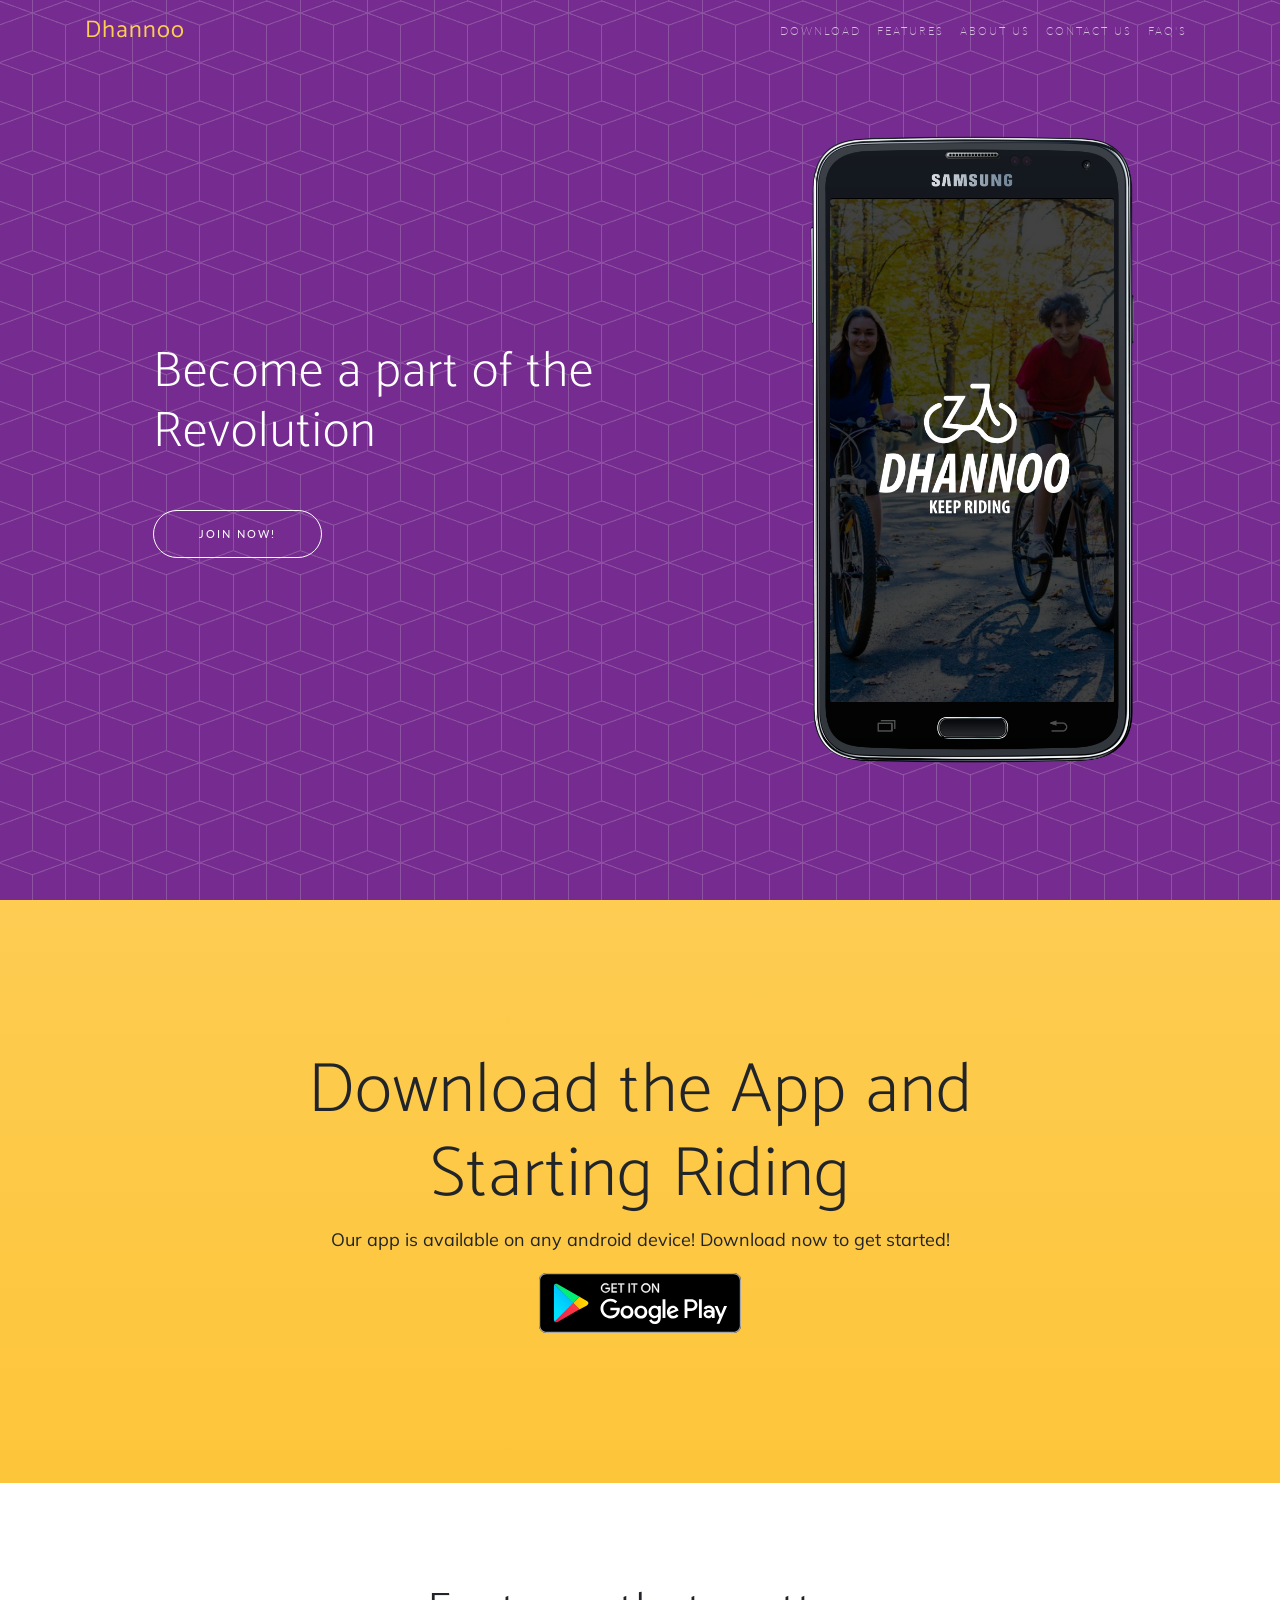
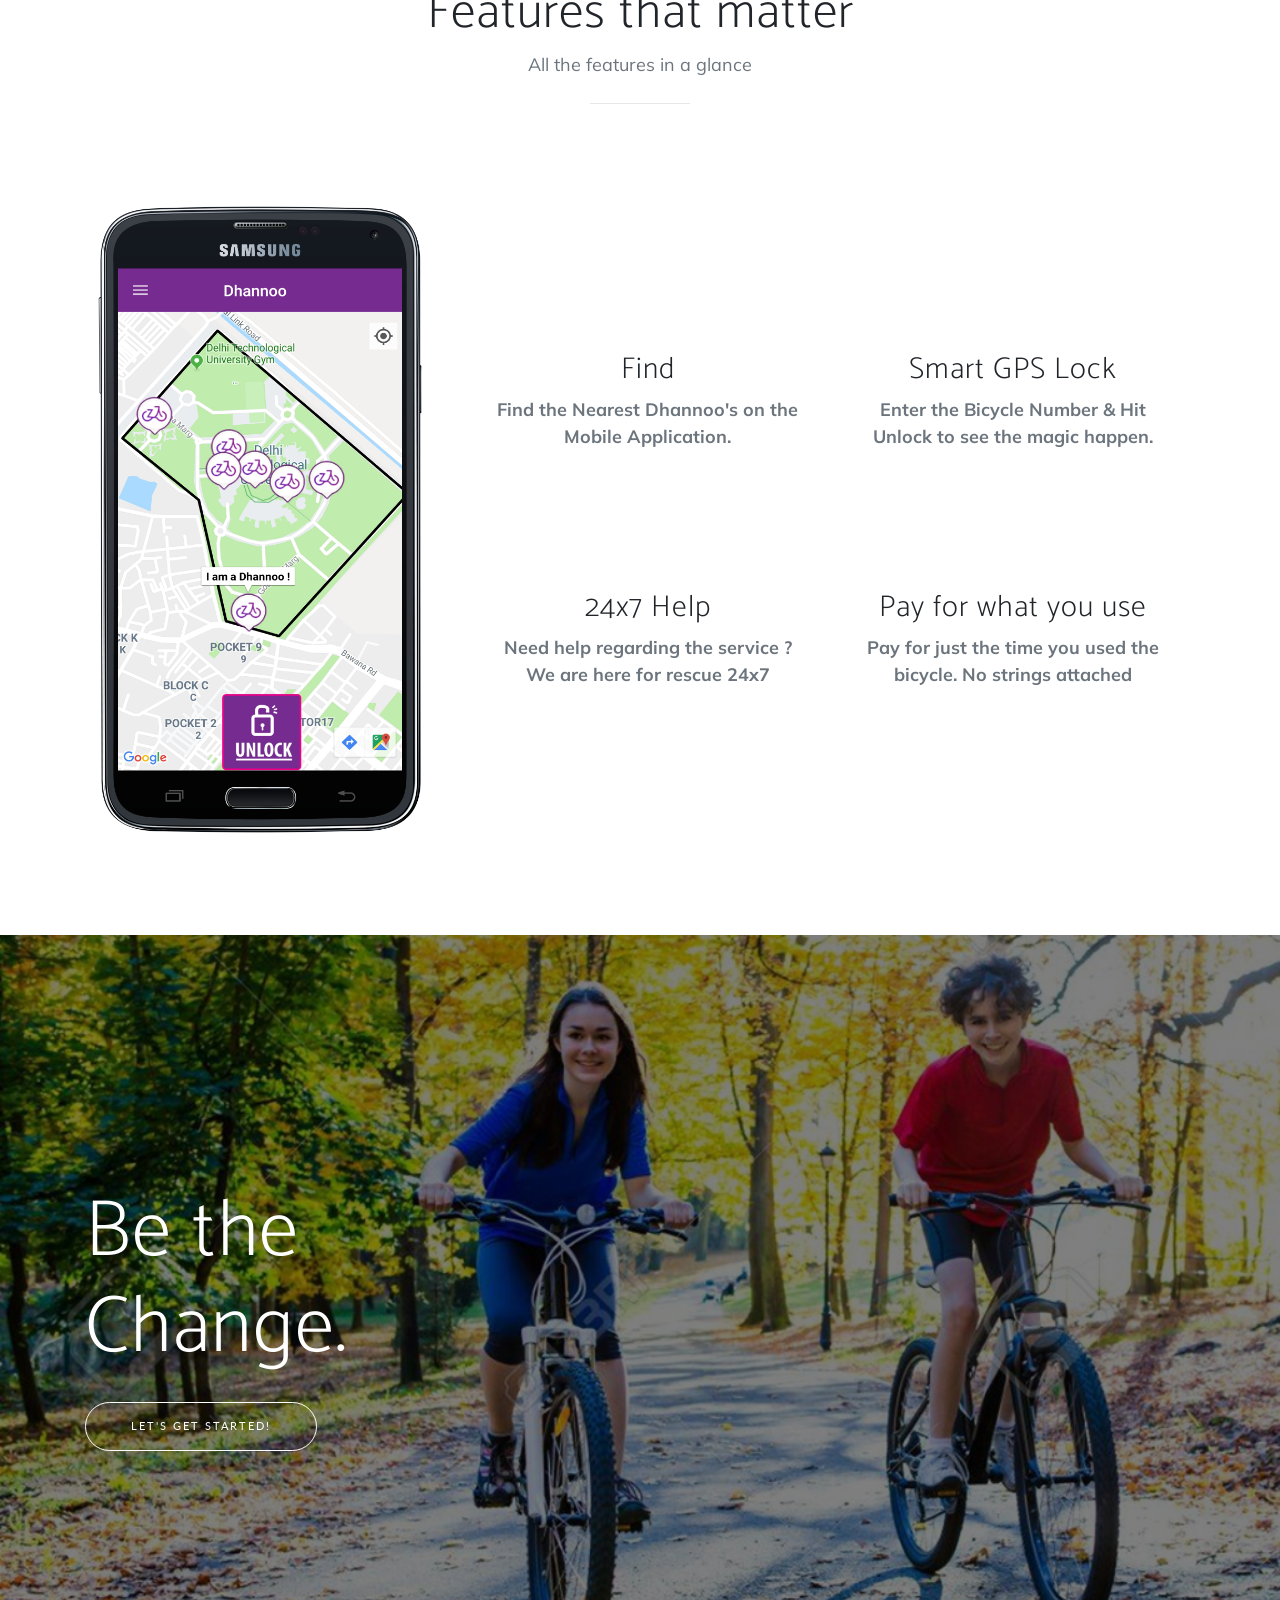
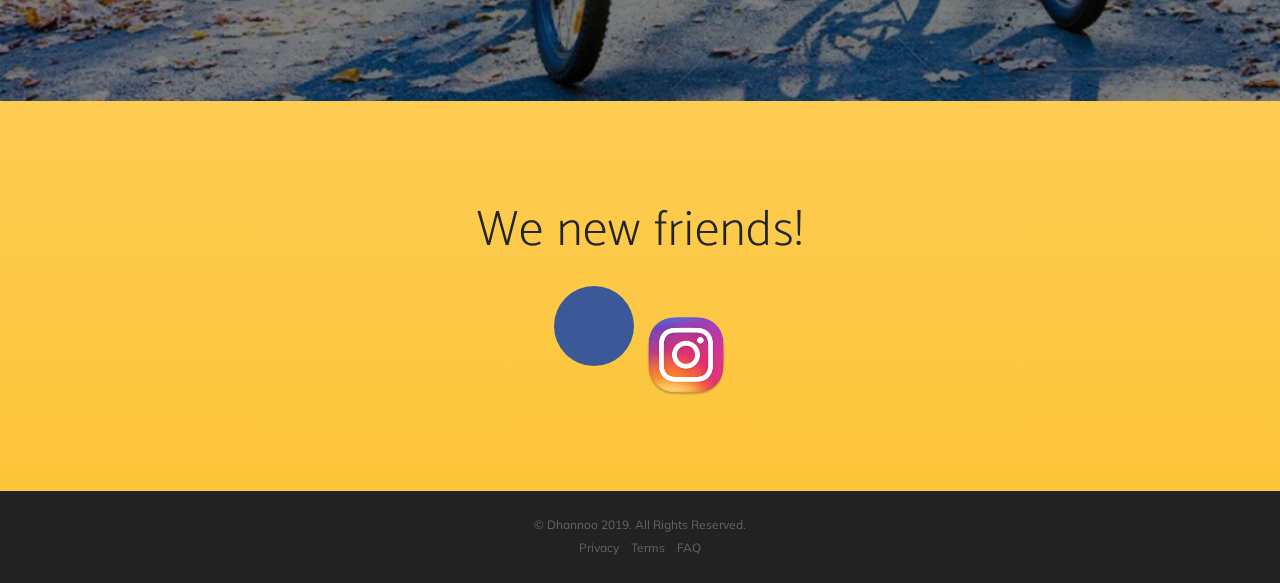
==== sportsappClone/dhannoo/web/index.html @ 583e3dd4 "first" ====
<!DOCTYPE html>
<html lang="en">


<!-- Mirrored from sportsapp.co.in/ by HTTrack Website Copier/3.x [XR&CO'2014], Fri, 12 Jul 2019 14:52:30 GMT -->
<!-- Added by HTTrack --><meta http-equiv="content-type" content="text/html;charset=utf-8" /><!-- /Added by HTTrack -->
<head>

    <meta charset="utf-8">
    <meta name="viewport" content="width=device-width, initial-scale=1, shrink-to-fit=no">
    <meta name="description" content="Dhannoo is a Smart Dockless Bicycle Sharing System which works to solve the First Mile, Last Mile & Short Commute issues of India">
    <meta name="author" content="Dhannoo">
    <meta name="keywords" content="dhannoo, bicycle, bicycle sharing, smart lock, dockless, games, sport, cricket, football, game, job, jobs, events, event, sponsorship, sponsorships, campaigns, campaign, athlete, athletes, sponsor, sponsors, network, social, basketball, stadium, academies, play">
    <meta name="google-site-verification" content="MBJNUdYCIRD6WFtO4Xtz_usTFKIcPVxFKkRwRyFGkio" />

    <title>Dhannoo - Smart Dockless Bicycle Sharing</title>


    <link rel="apple-touch-icon" sizes="57x57" href="icons/apple-icon-57x57.png">
    <link rel="apple-touch-icon" sizes="60x60" href="icons/apple-icon-60x60.png">
    <link rel="apple-touch-icon" sizes="72x72" href="icons/apple-icon-72x72.png">
    <link rel="apple-touch-icon" sizes="76x76" href="icons/apple-icon-76x76.png">
    <link rel="apple-touch-icon" sizes="114x114" href="icons/apple-icon-114x114.png">
    <link rel="apple-touch-icon" sizes="120x120" href="icons/apple-icon-120x120.png">
    <link rel="apple-touch-icon" sizes="144x144" href="icons/apple-icon-144x144.png">
    <link rel="apple-touch-icon" sizes="152x152" href="icons/apple-icon-152x152.png">
    <link rel="apple-touch-icon" sizes="180x180" href="icons/apple-icon-180x180.png">
    <link rel="icon" type="image/png" sizes="192x192"  href="icons/android-icon-192x192.png">
    <link rel="icon" type="image/png" sizes="32x32" href="icons/favicon-32x32.png">
    <link rel="icon" type="image/png" sizes="96x96" href="icons/favicon-96x96.png">
    <link rel="icon" type="image/png" sizes="16x16" href="icons/favicon-16x16.png">
    <link rel="manifest" href="icons/manifest.json">
    <meta name="msapplication-TileColor" content="#ffffff">
    <meta name="msapplication-TileImage" content="ms-icon-144x144.html">
    <meta name="theme-color" content="#ffffff">


    <!-- Bootstrap core CSS -->
    <link href="vendor/bootstrap/css/bootstrap.min.css" rel="stylesheet">

    <!-- Custom fonts for this template -->
    <link rel="stylesheet" href="vendor/font-awesome/css/font-awesome.min.css">
    <link rel="stylesheet" href="vendor/simple-line-icons/css/simple-line-icons.css">
    <link href="https://fonts.googleapis.com/css?family=Lato" rel="stylesheet">
    <link href="https://fonts.googleapis.com/css?family=Catamaran:100,200,300,400,500,600,700,800,900" rel="stylesheet">
    <link href="https://fonts.googleapis.com/css?family=Muli" rel="stylesheet">

    <!-- Plugin CSS -->
    <link type="text/css" rel="stylesheet" href="device-mockups/device-mockups.min.css">

    <!-- Custom styles for this template -->
    <link href="css/new-age.css" rel="stylesheet">

  </head>

  <body id="page-top">

    <!-- Navigation -->
    <nav class="navbar navbar-expand-lg navbar-light fixed-top" id="mainNav">
      <div class="container">
        <a class="navbar-brand js-scroll-trigger" href="#page-top"><b style="font-size: x-large ">Dhannoo</b></a>
        <button class="navbar-toggler navbar-toggler-right" type="button" data-toggle="collapse" data-target="#navbarResponsive" aria-controls="navbarResponsive" aria-expanded="false" aria-label="Toggle navigation">
          Menu
          <i class="fa fa-bars"></i>
        </button>
        <div class="collapse navbar-collapse" id="navbarResponsive">
          <ul class="navbar-nav ml-auto">
            <li class="nav-item">
              <a class="nav-link js-scroll-trigger" href="#download">Download</a>
            </li>

           <li class="nav-item">
             <a class="nav-link js-scroll-trigger" href="#features">Features</a>
           </li>

            <!-- TODO: ABOUT US -->
            <li class="nav-item">
              <a class="nav-link" href="#" data-toggle="modal" data-target="#aboutusModal">About Us</a>
            </li>
            <li class="nav-item">
              <a class="nav-link js-scroll-trigger" href="#contact">Contact Us</a>
            </li>
            <!-- TODO: FAQs -->
            <li class="nav-item">
              <a class="nav-link js-scroll-trigger" href="#">FAQ's</a>
            </li>
          </ul>
        </div>
      </div>
    </nav>

    <header class="masthead">
      <div class="container h-100">
        <div class="row h-100">
          <div class="col-lg-7 my-auto">
            <div class="header-content mx-auto">
              <!--<h1 class="mb-5">New Age is an app landing page that will help you beautifully showcase your new mobile app, or anything else!</h1>
              -->
              <h1 class="mb-5">Become a part of the Revolution</h1>
              <a href="#download" class="btn btn-outline btn-xl js-scroll-trigger">Join Now!</a>
            </div>
          </div>
          <div class="col-lg-5 my-auto">
            <div class="device-container">
              <div class="device-mockup galaxy_s5 portrait black">
                <div class="device">
                  <div class="screen">
                    <!-- Demo image for screen mockup, you can put an image here, some HTML, an animation, video, or anything else! -->
                    <img src="img/front-logo.png" class="img-fluid" alt="">
                  </div>
                  <div class="button">
                    <!-- You can hook the "home button" to some JavaScript events or just remove it -->
                  </div>
                </div>
              </div>
            </div>
          </div>
        </div>
      </div>
    </header>

    <section class="download bg-primary text-center" id="download">
      <div class="container">
        <div class="row">
          <div class="col-md-8 mx-auto">
            <h2 class="section-heading">Download the App and Starting Riding</h2>
            <p>Our app is available on any android device! Download now to get started!</p>
            <div class="badges">
              <a class="badge-link" target="_blank" href="https://play.google.com/store/apps/details?id=com.mike.dhannofinal1"><img src="img/google-play-badge.svg" alt=""></a>
              <!--
              <a class="badge-link" href="#"><img src="img/app-store-badge.svg" alt=""></a>
              -->
            </div>
          </div>
        </div>
      </div>
    </section>

    <section class="features" id="features">
      <div class="container">
        <div class="section-heading text-center">
          <h2>Features that matter</h2>
          <p class="text-muted">All the features in a glance</p>
          <hr>
        </div>
        <div class="row">
          <div class="col-lg-4 my-auto">
            <div class="device-container">
              <div class="device-mockup galaxy_s5 portrait black">
                <div class="device">
                  <div class="screen">
                    <!-- Demo image for screen mockup, you can put an image here, some HTML, an animation, video, or anything else! -->
                    <img src="img/screen.jpg" class="img-fluid" alt="">
                  </div>
                  <div class="button">
                    <!-- You can hook the "home button" to some JavaScript events or just remove it -->
                  </div>
                </div>
              </div>
            </div>
          </div>
          <div class="col-lg-8 my-auto">
            <div class="container-fluid">
              <div class="row">
                <div class="col-lg-6">
                  <div class="feature-item">
                    <i class="icon-organization text-primary" style="padding-bottom: 5px"></i>
                    <h3>Find</h3>
                    <p class="text-muted">
                      <b>
                   Find the Nearest Dhannoo's on the Mobile Application.
                      </b>
                    </p>
                  </div>
                </div>
                <div class="col-lg-6">
                  <div class="feature-item">
                    <i class="icon-question text-primary" style="padding-bottom: 5px"></i>
                    <h3>Smart GPS Lock</h3>
                    <p class="text-muted">
                      <b>
                      Enter the Bicycle Number & Hit Unlock to see the magic happen.
                      </b>
                    </p>
                  </div>
                </div>
              </div>
              <div class="row">
                <div class="col-lg-6">
                  <div class="feature-item">
                    <i class="icon-badge text-primary" style="padding-bottom: 5px"></i>
                    <h3>24x7 Help</h3>
                    <p class="text-muted"><b>Need help regarding the service ? <br> We are here for rescue 24x7</b></p>
                  </div>
                </div>
                <div class="col-lg-6">
                  <div class="feature-item">
                    <i class="icon-bulb text-primary" style="padding-bottom: 5px"></i>
                    <h3>Pay for what you use</h3>
                    <p class="text-muted"><b>Pay for just the time you used the bicycle. No strings attached</b></p>
                  </div>
                </div>
                <!--
                <div class="col-lg-6">
                  <div class="feature-item">
                    <i class="icon-lock-open text-primary"></i>
                    <h3>Open Source</h3>
                    <p class="text-muted">Since this theme is MIT licensed, you can use it commercially!</p>
                  </div>
                  -->
                </div>
              </div>
            </div>
          </div>
        </div>
      </div>
    </section>




    <section class="cta">
      <div class="cta-content">
        <div class="container">
          <h2>Be the Change.</h2>
          <a href="#contact" class="btn btn-outline btn-xl js-scroll-trigger">Let's Get Started!</a>
        </div>
      </div>
      <div class="overlay"></div>
    </section>

    <section class="contact bg-primary" id="contact">
      <div class="container">
        <h2>We
          <i class="fa fa-heart"></i>
          new friends!</h2>
        <ul class="list-inline list-social">
          <!-- <li class="list-inline-item social-twitter">
            <a target="_blank" href="https://twitter.com/SportsApp_in/">
              <i class="fa fa-twitter"></i>
            </a>
          </li> -->
          <li class="list-inline-item social-facebook">
            <a target="_blank" href="https://facebook.com/sportsapp.in/">
              <i class="fa fa-facebook"></i>
            </a>
          </li>
          <!-- <li class="list-inline-item social-google-plus">
            <a target="_blank" href="https://plus.google.com/111913553173804028952">
              <i class="fa fa-google-plus"></i>
            </a>
          </li> -->
          <li class="list-inline-item">
            <a target="_blank" href="https://www.instagram.com/dhannoo_india/">
              <!--
              <i class="fa fa-instagram"></i>
              -->
              <img src="img/insta.png" class="list-inline-item" height="80px" width="80px">
            </a>
          </li>
        </ul>
      </div>
    </section>

    <footer>
      <div class="container">
        <p>&copy; Dhannoo 2019. All Rights Reserved.</p>
        <ul class="list-inline">
          <li class="list-inline-item">
            <a href="#" data-toggle="modal" data-target="#privacyModal">Privacy</a>
          </li>
          <li class="list-inline-item">
            <a href="#" data-toggle="modal" data-target="#termsModal">Terms</a>
          </li>
          <li class="list-inline-item">
            <a href="#">FAQ</a>
          </li>
        </ul>
      </div>
    </footer>


    <!--PRIVACY MODAL -->

    <div class="modal fade" id="privacyModal" role="dialog">
      <div class="modal-dialog modal-lg">

        <!-- Modal content-->
        <div class="modal-content">
          <div class="modal-header">
            <h4 class="modal-title">Privacy Policy</h4>
            <button type="button" class="close" data-dismiss="modal">&times;</button>
          </div>
          <div class="modal-body">

            <p>Privacy Policy </p>
            <br/>
            <p>The terms &quot;We&quot; / &quot;Us&quot; / &quot;Our&quot;/&rdquo;Company&rdquo; individually and collectively refer to HANUSHA NETWORKS PVT. LTD. and the terms &quot;You&quot; /&quot;Your&quot; / &quot;Yourself&quot; refer to the users.  This Privacy Policy is an electronic record in the form of an electronic contract formed under the information Technology Act, 2000 and the rules made thereunder and the amended provisions pertaining to electronic documents / records in various statutes as amended by the information Technology Act, 2000. This Privacy Policy does not require any physical, electronic or digital signature. This Privacy Policy is a legally binding document between you and Company (both terms defined below). The terms of this Privacy Policy will be effective upon your acceptance of the same (directly or indirectly in electronic form, by clicking on the I accept tab or by use of the website or by other means) and will govern the relationship between you and company for your use of the app &ldquo;SportsApp&rdquo; (defined below). This document is published and shall be construed in accordance with the provisions of the Information Technology (reasonable security practices and procedures and sensitive personal data of information) rules, 2011 under Information Technology Act, 2000; that require publishing of the Privacy Policy for collection, use, storage and transfer of sensitive personal data or information. Please read this Privacy Policy carefully by using the Website, you indicate that you understand, agree and consent to this Privacy Policy. If you do not agree with the terms of this Privacy Policy, please do not use this Website.  By providing us your Information or by making use of the facilities provided by the Website, You hereby consent to the collection, storage, processing and transfer of any or all of Your Personal Information and Non-Personal Information by us as specified under this Privacy Policy. You further agree that such collection, use, storage and transfer of Your Information shall not cause any loss or wrongful gain to you or any other person. USER INFORMATION To avail certain services on our App, users are required to provide certain information for the registration process namely: - a) your name, b) email address, c) sex, d) age, e) credit card or debit card details g) medical records and history h) sexual orientation, i) biometric information, j) password etc., and / or your occupation, interests, and the like. The Information as supplied by the users enables us to improve our sites and provide you the most user-friendly experience.</p>

            <p>All required information is service dependent and we may use the above said user information to, maintain, protect, and improve its services (including advertising services) and for developing new services</p>

            <p>Such information will not be considered as sensitive if it is freely available and accessible in the public domain or is furnished under the Right to Information Act, 2005 or any other law for the time being in force.</p>

            <p>COOKIES To improve the responsiveness of the sites for our users, we may use &quot;cookies&quot;, or similar electronic tools to collect information to assign each visitor a unique, random number as a User Identification (User ID) to understand the user's individual interests using the Identified Computer. Unless you voluntarily identify yourself (through registration, for example), we will have no way of knowing who you are, even if we assign a cookie to your computer. The only personal information a cookie can contain is information you supply (an example of this is when you ask for our Personalised Horoscope). A cookie cannot read data off your hard drive. Our advertisers may also assign their own cookies to your browser (if you click on their ads), a process that we do not control.</p>

            <p>Our web servers automatically collect limited information about your computer's connection to the Internet, including your IP address, when you visit our site. (Your IP address is a number that lets computers attached to the Internet know where to send you data -- such as the web pages you view.) Your IP address does not identify you personally. We use this information to deliver our web pages to you upon request, to tailor our site to the interests of our users, to measure traffic within our site and let advertisers know the geographic locations from where our visitors come. LINKS TO THE OTHER SITES Our policy discloses the privacy practices for our own web site only. Our site provides links to other websites also that are beyond our control. We shall in no way be responsible in way for your use of such sites.5.  INFORMATION SHARING We shares the sensitive personal information to any third party without obtaining the prior consent of the user in the following limited circumstances:</p>

            <p>(a)&#160;When it is requested or required by law or by any court or governmental agency or authority to disclose, for the purpose of verification of identity, or for the prevention, detection, investigation including cyber incidents, or for prosecution and punishment of offences. These disclosures are made in good faith and belief that such disclosure is reasonably necessary for enforcing these Terms; for complying with the applicable laws and regulations.</p>

            <p>(b)&#160;We proposes to share such information within its group companies and officers and employees of such group companies for the purpose of processing personal information on its behalf. We also ensure that these recipients of such information agree to process such information based on our instructions and in compliance with this Privacy Policy and any other appropriate confidentiality and security measures.</p>

            <p>INFORMATION SECURITY We take appropriate security measures to protect against unauthorized access to or unauthorized alteration, disclosure or destruction of data. These include internal reviews of our data collection, storage and processing practices and security measures, including appropriate encryption and physical security measures to guard against unauthorized access to systems where we store personal data.</p>

            <p>All information gathered on our Website is securely stored within our controlled database. The database is stored on servers secured behind a firewall; access to the servers is password-protected and is strictly limited. However, as effective as our security measures are, no security system is impenetrable. We cannot guarantee the security of our database, nor can we guarantee that information you supply will not be intercepted while being transmitted to us over the Internet. And, of course, any information you include in a posting to the discussion areas is available to anyone with Internet access.&#160;</p>

            <p>However the internet is an ever evolving medium. We may change our Privacy Policy from time to time to incorporate necessary future changes. Of course, our use of any information we gather will always be consistent with the policy under which the information was collected, regardless of what the new policy may be.</p>

            <p>Grievance Redressal Redressal Mechanism: Any complaints, abuse or concerns with regards to content and or comment or breach of these terms shall be immediately informed to the designated Grievance Officer as mentioned below via in writing or through email signed with the electronic signature to Shashank Mishra.</p>

            <p>Mr. Shashank Mishra (Grievance Officer) https://sportsapp.co.in SportsApp Email: shashank.mishra@sportsapp.co.in  Ph: +91-7985164195</p>
          </div>
          <div class="modal-footer">
            <button type="button" class="btn btn-outline-primary" data-dismiss="modal">Close</button>
          </div>
        </div>

      </div>
    </div>

    <!--TERMS MODAL -->

    <div class="modal fade" id="termsModal" role="dialog">
      <div class="modal-dialog modal-lg">

        <!-- Modal content-->
        <div class="modal-content">
          <div class="modal-header">
            <h4 class="modal-title">Terms And Conditions Of Use</h4>
            <button type="button" class="close" data-dismiss="modal">&times;</button>
          </div>
          <div class="modal-body">
            <p>TERMS AND CONDITIONS</p>
            <br/>
            <p> The terms &quot;We&quot; / &quot;Us&quot; / &quot;Our&quot;/&rdquo;Company&rdquo; individually and collectively refer to HANUSHA NETWORKS PVT. LTD. and the terms &quot;Visitor&rdquo; &rdquo;User&rdquo; refer to the users. </p>

            <p>This page states the Terms and Conditions under which you (Visitor) may visit this website (&ldquo;Website&rdquo;). Please read this page carefully. If you do not accept the Terms and Conditions stated here, we would request you to exit this site. The business, any of its business divisions and / or its subsidiaries, associate companies or subsidiaries to subsidiaries or such other investment companies (in India or abroad) reserve their respective rights to revise these Terms and Conditions at any time by updating this posting. You should visit this page periodically to re-appraise yourself of the Terms and Conditions, because they are binding on all users of this Website.</p>

            <p>USE OF CONTENT</p>

            <p>All logos, brands, marks headings, labels, names, signatures, numerals, shapes or any combinations thereof, appearing in this site, except as otherwise noted, are properties either owned, or used under licence, by the business and / or its associate entities who feature on this Website. The use of these properties or any other content on this site, except as provided in these terms and conditions or in the site content, is strictly prohibited.</p>

            <p>You may not sell or modify the content of this Website or reproduce, display, publicly perform, distribute, or otherwise use the materials in any way for any public or commercial purpose without the respective organisation&rsquo;s or entity&rsquo;s written permission.</p>

            <p>ACCEPTABLE WEBSITE USE</p>

            <p>(A) Security Rules Visitors are prohibited from violating or attempting to violate the security of the Web site, including, without limitation, (1) accessing data not intended for such user or logging into a server or account which the user is not authorised to access, (2) attempting to probe, scan or test the vulnerability of a system or network or to breach security or authentication measures without proper authorisation, (3) attempting to interfere with service to any user, host or network, including, without limitation, via means of submitting a virus or &quot;Trojan horse&quot; to the Website, overloading, &quot;flooding&quot;, &quot;mail bombing&quot; or &quot;crashing&quot;, or (4) sending unsolicited electronic mail, including promotions and/or advertising of products or services. Violations of system or network security may result in civil or criminal liability. The business and / or its associate entities will have the right to investigate occurrences that they suspect as involving such violations and will have the right to involve, and cooperate with, law enforcement authorities in prosecuting users who are involved in such violations.</p>

            <p>(B) General Rules Visitors may not use the Web Site in order to transmit, distribute, store or destroy material (a) that could constitute or encourage conduct that would be considered a criminal offence or violate any applicable law or regulation, (b) in a manner that will infringe the copyright, trademark, trade secret or other intellectual property rights of others or violate the privacy or publicity of other personal rights of others, or (c) that is libellous, defamatory, pornographic, profane, obscene, threatening, abusive or hateful.</p>

            <p>INDEMNITY</p>

            <p>The User unilaterally agree to indemnify and hold harmless, without objection, the Company, its officers, directors, employees and agents from and against any claims, actions and/or demands and/or liabilities and/or losses and/or damages whatsoever arising from or resulting from their use of sportsapp.co.in or their breach of the terms . </p>

            <p>LIABILITY </p>

            <p>User agrees that neither&#160;Company&#160;nor its group companies, directors, officers or employee shall be liable for any direct or/and indirect or/and incidental or/and special or/and consequential or/and exemplary damages, resulting from the use or/and the inability to use the service or/and for cost of procurement of substitute goods or/and services or resulting from any goods or/and data or/and information or/and services purchased or/and obtained or/and messages received or/and transactions entered into through or/and from the service or/and resulting from unauthorized access to or/and alteration of user's transmissions or/and data or/and arising from any other matter relating to the service, including but not limited to, damages for loss of profits or/and use or/and data or other intangible, even if&#160;Company&#160;has been advised of the possibility of such damages.  User further agrees that&#160;Company&#160;shall not be liable for any damages arising from interruption, suspension or termination of service, including but not limited to direct or/and indirect or/and incidental or/and special consequential or/and exemplary damages, whether such interruption or/and suspension or/and termination was justified or not, negligent or intentional, inadvertent or advertent.  User agrees that&#160;Company&#160;shall not be responsible or liable to user, or anyone, for the statements or conduct of any third party of the service. In sum, in no event shall Company's total liability to the User for all damages or/and losses or/and causes of action exceed the amount paid by the User to&#160;Company, if any, that is related to the cause of action.</p>

            <p>DISCLAIMER OF CONSEQUENTIAL DAMAGES</p>

            <p>In no event shall Company or any parties, organizations or entities associated with the corporate brand name us or otherwise, mentioned at this Website be liable for any damages whatsoever (including, without limitations, incidental and consequential damages, lost profits, or damage to computer hardware or loss of data information or business interruption) resulting from the use or inability to use the Website and the Website material, whether based on warranty, contract, tort, or any other legal theory, and whether or not, such organization or entities were advised of the possibility of such damages.</p>

            <p>Refund and Cancellation Policy</p>

            <p>Our focus is complete customer satisfaction. In the event, if you are displeased with the services provided, we will refund back the money, provided the reasons are genuine and proved after investigation. Please read the fine prints of each deal before buying it, it provides all the details about the services or the product you purchase.</p>

            <p>In case of dissatisfaction from our services, clients have the liberty to cancel their projects and request a refund from us. Our Policy for the cancellation and refund will be as follows:  Cancellation Policy</p>

            <p>For Cancellations please contact the us via contact us link.&#160;</p>

            <p>Requests received later than 7 business days prior to the end of the current service period will be treated as cancellation of services for the next service period.</p>

            <p>Refund Policy</p>TERMS AND CONDITIONS
            The terms "We" / "Us" / "Our"/”Company” individually and collectively refer to HANUSHA NETWORKS PVT. LTD. and the terms "Visitor” ”User” refer to the users.

            This page states the Terms and Conditions under which you (Visitor) may visit this website (“Website”). Please read this page carefully. If you do not accept the Terms and Conditions stated here, we would request you to exit this site. The business, any of its business divisions and / or its subsidiaries, associate companies or subsidiaries to subsidiaries or such other investment companies (in India or abroad) reserve their respective rights to revise these Terms and Conditions at any time by updating this posting. You should visit this page periodically to re-appraise yourself of the Terms and Conditions, because they are binding on all users of this Website.

            USE OF CONTENT

            All logos, brands, marks headings, labels, names, signatures, numerals, shapes or any combinations thereof, appearing in this site, except as otherwise noted, are properties either owned, or used under licence, by the business and / or its associate entities who feature on this Website. The use of these properties or any other content on this site, except as provided in these terms and conditions or in the site content, is strictly prohibited.

            You may not sell or modify the content of this Website  or reproduce, display, publicly perform, distribute, or otherwise use the materials in any way for any public or commercial purpose without the respective organisation’s or entity’s written permission.

            ACCEPTABLE WEBSITE USE

            (A) Security Rules
            Visitors are prohibited from violating or attempting to violate the security of the Web site, including, without limitation, (1) accessing data not intended for such user or logging into a server or account which the user is not authorised to access, (2) attempting to probe, scan or test the vulnerability of a system or network or to breach security or authentication measures without proper authorisation, (3) attempting to interfere with service to any user, host or network, including, without limitation, via means of submitting a virus or "Trojan horse" to the Website, overloading, "flooding", "mail bombing" or "crashing", or (4) sending unsolicited electronic mail, including promotions and/or advertising of products or services. Violations of system or network security may result in civil or criminal liability. The business and / or its associate entities will have the right to investigate occurrences that they suspect as involving such violations and will have the right to involve, and cooperate with, law enforcement authorities in prosecuting users who are involved in such violations.

            (B) General Rules
            Visitors may not use the Web Site in order to transmit, distribute, store or destroy material (a) that could constitute or encourage conduct that would be considered a criminal offence or violate any applicable law or regulation, (b) in a manner that will infringe the copyright, trademark, trade secret or other intellectual property rights of others or violate the privacy or publicity of other personal rights of others, or (c) that is libellous, defamatory, pornographic, profane, obscene, threatening, abusive or hateful.

            INDEMNITY

            The User unilaterally agree to indemnify and hold harmless, without objection, the Company, its officers, directors, employees and agents from and against any claims, actions and/or demands and/or liabilities and/or losses and/or damages whatsoever arising from or resulting from their use of sportsapp.co.in or their breach of the terms .

            LIABILITY

            User agrees that neither Company nor its group companies, directors, officers or employee shall be liable for any direct or/and indirect or/and incidental or/and special or/and consequential or/and exemplary damages, resulting from the use or/and the inability to use the service or/and for cost of procurement of substitute goods or/and services or resulting from any goods or/and data or/and information or/and services purchased or/and obtained or/and messages received or/and transactions entered into through or/and from the service or/and resulting from unauthorized access to or/and alteration of user's transmissions or/and data or/and arising from any other matter relating to the service, including but not limited to, damages for loss of profits or/and use or/and data or other intangible, even if Company has been advised of the possibility of such damages.
            User further agrees that Company shall not be liable for any damages arising from interruption, suspension or termination of service, including but not limited to direct or/and indirect or/and incidental or/and special consequential or/and exemplary damages, whether such interruption or/and suspension or/and termination was justified or not, negligent or intentional, inadvertent or advertent.
            User agrees that Company shall not be responsible or liable to user, or anyone, for the statements or conduct of any third party of the service. In sum, in no event shall Company's total liability to the User for all damages or/and losses or/and causes of action exceed the amount paid by the User to Company, if any, that is related to the cause of action.

            DISCLAIMER OF CONSEQUENTIAL DAMAGES

            In no event shall Company or any parties, organizations or entities associated with the corporate brand name us or otherwise, mentioned at this Website be liable for any damages whatsoever (including, without limitations, incidental and consequential damages, lost profits, or damage to computer hardware or loss of data information or business interruption) resulting from the use or inability to use the Website and the Website material, whether based on warranty, contract, tort, or any other legal theory, and whether or not, such organization or entities were advised of the possibility of such damages.

            <br/>
            <b>Refund and Cancellation Policy</b>

            Our focus is complete customer satisfaction. In the event, if you are displeased with the services provided, we will refund back the money, provided the reasons are genuine and proved after investigation. Please read the fine prints of each deal before buying it, it provides all the details about the services or the product you purchase.

            In case of dissatisfaction from our services, clients have the liberty to cancel their projects and request a refund from us. Our Policy for the cancellation and refund will be as follows:
             Cancellation Policy

            For Cancellations please contact the us via contact us link.

            Requests received later than 7 business days prior to the end of the current service period will be treated as cancellation of services for the next service period.

            Refund Policy

            We will try our best to create the suitable design concepts for our clients.

            In case any client is not completely satisfied with our products we can provide a refund.

            If paid by credit card, refunds will be issued to the original credit card provided at the time of purchase and in case of payment gateway name payments refund will be made to the same account.


            <p>We will try our best to create the suitable design concepts for our clients.</p>

            <p>In case any client is not completely satisfied with our products we can provide a refund.&#160;</p>

            <p>If paid by credit card, refunds will be issued to the original credit card provided at the time of purchase and in case of payment gateway name payments refund will be made to the same account. </p>
          </div>
          <div class="modal-footer">
            <button type="button" class="btn btn-outline-primary" data-dismiss="modal">Close</button>
          </div>
        </div>

      </div>
    </div>

    <!-- ABOUT USE MODAL-->

    <div class="modal fade" id="aboutusModal" role="dialog">
      <div class="modal-dialog modal-lg">

        <!-- Modal content-->
        <div class="modal-content">
          <div class="modal-header">
            <h4 class="modal-title">About Us</h4>
            <button type="button" class="close" data-dismiss="modal">&times;</button>
          </div>
          <div class="modal-body">
            <p style="margin-bottom: 0.35cm; line-height: 115%;"><span style="font-size: large;">Dhannoo is a Smart Dockless Bicycle Sharing System which works to solve the First Mile, Last Mile & Short Commute issues of India</span></p>
            <p style="margin-bottom: 0.35cm; line-height: 115%;"><span style="font-size: large;">Currently We are operational in Delhi Technological University</span></p>
            <p style="margin-bottom: 0.35cm; line-height: 115%;"><br /> </p>
            <p style="margin-bottom: 0.35cm; line-height: 115%;"><span style="font-size: large;"><strong>We are currently operating from</strong></span><span style="font-size: large;">:</span></p>
            <p style="margin-bottom: 0.35cm; line-height: 115%;"><span style="font-size: medium;"><i style="margin-right: 13px" class="fa fa-map-marker"></i>Innovation and Incubation Foundation,</span></p>
            <p style="margin-bottom: 0.35cm; line-height: 115%;"><span style="font-size: medium;"><i style="margin-right: 22px"></i>Delhi Technological University, New Delhi-110042</span></p>
            <p style="margin-bottom: 0.35cm; line-height: 115%;"><span style="font-size: medium;"><i style="margin-right: 13px" class="fa fa-envelope"></i>dhannoocycle@gmail.com</span></p>
          </div>
          <div class="modal-footer">
            <button type="button" class="btn btn-outline-primary" data-dismiss="modal">Close</button>
          </div>
        </div>

      </div>
    </div>

    <!-- Bootstrap core JavaScript -->
    <script src="vendor/jquery/jquery.min.js"></script>
    <script src="vendor/bootstrap/js/bootstrap.bundle.min.js"></script>

    <!-- Plugin JavaScript -->
    <script src="vendor/jquery-easing/jquery.easing.min.js"></script>

    <!-- Custom scripts for this template -->
    <script src="js/new-age.min.js"></script>

  </body>


<!-- Mirrored from sportsapp.co.in/ by HTTrack Website Copier/3.x [XR&CO'2014], Fri, 12 Jul 2019 14:52:44 GMT -->
</html>
---- sportsappClone/dhannoo/web/css/new-age.css ----
html,
body {
  width: 100%;
  height: 100%;
}

body {
  font-family: 'Muli', 'Helvetica', 'Arial', 'sans-serif';
}

a {
  color: #ffffff;
  -webkit-transition: all .35s;
  -moz-transition: all .35s;
  transition: all .35s;
}

a:hover, a:focus {
  color: #fcbd20;
}

hr {
  max-width: 100px;
  margin: 25px auto 0;
  border-width: 1px;
  border-color: rgba(34, 34, 34, 0.1);
}

hr.light {
  border-color: white;
}

h1,
h2,
h3,
h4,
h5,
h6 {
  font-family: 'Catamaran', 'Helvetica', 'Arial', 'sans-serif';
  font-weight: 200;
  letter-spacing: 1px;
}

p {
  font-size: 18px;
  line-height: 1.5;
  margin-bottom: 20px;
}

section {
  padding: 100px 0;
}

section h2 {
  font-size: 50px;
}

#mainNav {
  border-color: rgba(34, 34, 34, 0.05);
  background-color: white;
  -webkit-transition: all .35s;
  -moz-transition: all .35s;
  transition: all .35s;
  font-family: 'Catamaran', 'Helvetica', 'Arial', 'sans-serif';
  font-weight: 200;
  letter-spacing: 1px;
}

#mainNav .navbar-brand {
  color: #fdcc52;
  font-family: 'Catamaran', 'Helvetica', 'Arial', 'sans-serif';
  font-weight: 200;
  letter-spacing: 1px;
}

#mainNav .navbar-brand:hover, #mainNav .navbar-brand:focus {
  color: #fcbd20;
}

#mainNav .navbar-toggler {
  font-size: 12px;
  padding: 8px 10px;
  color: #222222;
}

#mainNav .navbar-nav > li > a {
  font-size: 11px;
  font-family: 'Lato', 'Helvetica', 'Arial', 'sans-serif';
  letter-spacing: 2px;
  text-transform: uppercase;
}

#mainNav .navbar-nav > li > a.active {
  color: #fdcc52 !important;
  background-color: transparent;
}

#mainNav .navbar-nav > li > a.active:hover {
  background-color: transparent;
}

#mainNav .navbar-nav > li > a,
#mainNav .navbar-nav > li > a:focus {
  color: #222222;
}

#mainNav .navbar-nav > li > a:hover,
#mainNav .navbar-nav > li > a:focus:hover {
  color: #fdcc52;
}

@media (min-width: 992px) {
  #mainNav {
    border-color: transparent;
    background-color: transparent;
  }
  #mainNav .navbar-brand {
    color: fade(white, 70%);
  }
  #mainNav .navbar-brand:hover, #mainNav .navbar-brand:focus {
    color: white;
  }
  #mainNav .navbar-nav > li > a,
  #mainNav .navbar-nav > li > a:focus {
    color: rgba(255, 255, 255, 0.7);
  }
  #mainNav .navbar-nav > li > a:hover,
  #mainNav .navbar-nav > li > a:focus:hover {
    color: white;
  }
  #mainNav.navbar-shrink {
    border-color: rgba(34, 34, 34, 0.1);
    background-color: white;
  }
  #mainNav.navbar-shrink .navbar-brand {
    color: #222222;
  }
  #mainNav.navbar-shrink .navbar-brand:hover, #mainNav.navbar-shrink .navbar-brand:focus {
    color: #fdcc52;
  }
  #mainNav.navbar-shrink .navbar-nav > li > a,
  #mainNav.navbar-shrink .navbar-nav > li > a:focus {
    color: #222222;
  }
  #mainNav.navbar-shrink .navbar-nav > li > a:hover,
  #mainNav.navbar-shrink .navbar-nav > li > a:focus:hover {
    color: #fdcc52;
  }
}

header.masthead {
  position: relative;
  width: 100%;
  padding-top: 150px;
  padding-bottom: 100px;
  color: white;
  /*
  background: url("../img/bg-pattern.png"), #7b4397;
  background: url("../img/bg-pattern.png"), -webkit-linear-gradient(to left, #7b4397, #dc2430);
  background: url("../img/bg-pattern.png"), linear-gradient(to left, #7b4397, #dc2430);
  */
  background: url("../img/bg-pattern.png"), #00557A;
  background: url("../img/bg-pattern.png"), -webkit-linear-gradient(to left, #762b90, #762b90 20%, #762b90, #762b90 80%);
  background: url("../img/bg-pattern.png"), linear-gradient(to left, #762b90, #762b90 20%, #762b90, #762b90 80%);

}

header.masthead .header-content {
  max-width: 500px;
  margin-bottom: 100px;
  text-align: center;
}

header.masthead .header-content h1 {
  font-size: 30px;
}

header.masthead .device-container {
  max-width: 325px;
  margin-right: auto;
  margin-left: auto;
}

header.masthead .device-container .screen img {
  border-radius: 3px;
}

@media (min-width: 992px) {
  header.masthead {
    height: 100vh;
    min-height: 775px;
    padding-top: 0;
    padding-bottom: 0;
  }
  header.masthead .header-content {
    margin-bottom: 0;
    text-align: left;
  }
  header.masthead .header-content h1 {
    font-size: 50px;
  }
  header.masthead .device-container {
    max-width: 325px;
  }
}

section.download {
  position: relative;
  padding: 150px 0;
}

section.download h2 {
  font-size: 50px;
  margin-top: 0;
}

section.download .badges .badge-link {
  display: block;
  margin-bottom: 25px;
}

section.download .badges .badge-link:last-child {
  margin-bottom: 0;
}

section.download .badges .badge-link img {
  height: 60px;
}

@media (min-width: 768px) {
  section.download .badges .badge-link {
    display: inline-block;
    margin-bottom: 0;
  }
}

@media (min-width: 768px) {
  section.download h2 {
    font-size: 70px;
  }
}

section.features .section-heading {
  margin-bottom: 100px;
}

section.features .section-heading h2 {
  margin-top: 0;
}

section.features .section-heading p {
  margin-bottom: 0;
}

section.features .device-container,
section.features .feature-item {
  max-width: 325px;
  margin: 0 auto;
}

section.features .device-container {
  margin-bottom: 100px;
}

@media (min-width: 992px) {
  section.features .device-container {
    margin-bottom: 0;
  }
}

section.features .feature-item {
  padding-top: 50px;
  padding-bottom: 50px;
  text-align: center;
}

section.features .feature-item h3 {
  font-size: 30px;
}

section.features .feature-item i {
  font-size: 80px;
  display: block;
  margin-bottom: 15px;
  background: -webkit-linear-gradient(to left, #DB1B36, #00557A);
  background: linear-gradient(to left, #DB1B36, #00557A);
  -webkit-background-clip: text;
  -webkit-text-fill-color: transparent;
}

section.cta {
  position: relative;
  padding: 250px 0;
  background-image: url("../img/bg-cta2.jpg");
  background-position: center;
  -webkit-background-size: cover;
  -moz-background-size: cover;
  -o-background-size: cover;
  background-size: cover;
}

section.cta .cta-content {
  position: relative;
  z-index: 1;
}

section.cta .cta-content h2 {
  font-size: 50px;
  max-width: 450px;
  margin-top: 0;
  margin-bottom: 25px;
  color: white;
}

@media (min-width: 768px) {
  section.cta .cta-content h2 {
    font-size: 80px;
  }
}

section.cta .overlay {
  position: absolute;
  top: 0;
  left: 0;
  width: 100%;
  height: 100%;
  background-color: rgba(0, 0, 0, 0.5);
}

section.contact {
  text-align: center;
}

section.contact h2 {
  margin-top: 0;
  margin-bottom: 25px;
}

section.contact h2 i {
  color: #dd4b39;
}

section.contact ul.list-social {
  margin-bottom: 0;
}

section.contact ul.list-social li a {
  font-size: 40px;
  line-height: 80px;
  display: block;
  width: 80px;
  height: 80px;
  color: white;
  border-radius: 100%;
}

section.contact ul.list-social li.social-twitter a {
  background-color: #1da1f2;
}

section.contact ul.list-social li.social-twitter a:hover {
  background-color: #0d95e8;
}

section.contact ul.list-social li.social-facebook a {
  background-color: #3b5998;
}

section.contact ul.list-social li.social-facebook a:hover {
  background-color: #344e86;
}

section.contact ul.list-social li.social-google-plus a {
  background-color: #dd4b39;
}

section.contact ul.list-social li.social-google-plus a:hover {
  background-color: #d73925;
}

section.contact ul.list-social li.social-instagram a {
  background-color: #9D3FBA;
}

section.contact ul.list-social li.social-instagram a:hover {
  background-color: #943BAF;
}

footer {
  padding: 25px 0;
  text-align: center;
  color: rgba(255, 255, 255, 0.3);
  background-color: #222222;
}

footer p {
  font-size: 12px;
  margin: 0;
}

footer ul {
  margin-bottom: 0;
}

footer ul li a {
  font-size: 12px;
  color: rgba(255, 255, 255, 0.3);
}

footer ul li a:hover, footer ul li a:focus, footer ul li a:active, footer ul li a.active {
  text-decoration: none;
}

.bg-primary {
  background: #fdcc52;
  background: -webkit-linear-gradient(#fdcc52, #fdc539);
  background: linear-gradient(#fdcc52, #fdc539);
}

.text-primary {
  color: #fdcc52;
}

.no-gutter > [class*='col-'] {
  padding-right: 0;
  padding-left: 0;
}

.btn-outline {
  color: white;
  border: 1px solid;
  border-color: white;
}

.btn-outline:hover, .btn-outline:focus, .btn-outline:active, .btn-outline.active {
  color: white;
  border-color: #fdcc52;
  background-color: #fdcc52;
}

.btn {
  border-radius: 300px;
  font-family: 'Lato', 'Helvetica', 'Arial', 'sans-serif';
  letter-spacing: 2px;
  text-transform: uppercase;
}

.btn-xl {
  font-size: 11px;
  padding: 15px 45px;
}
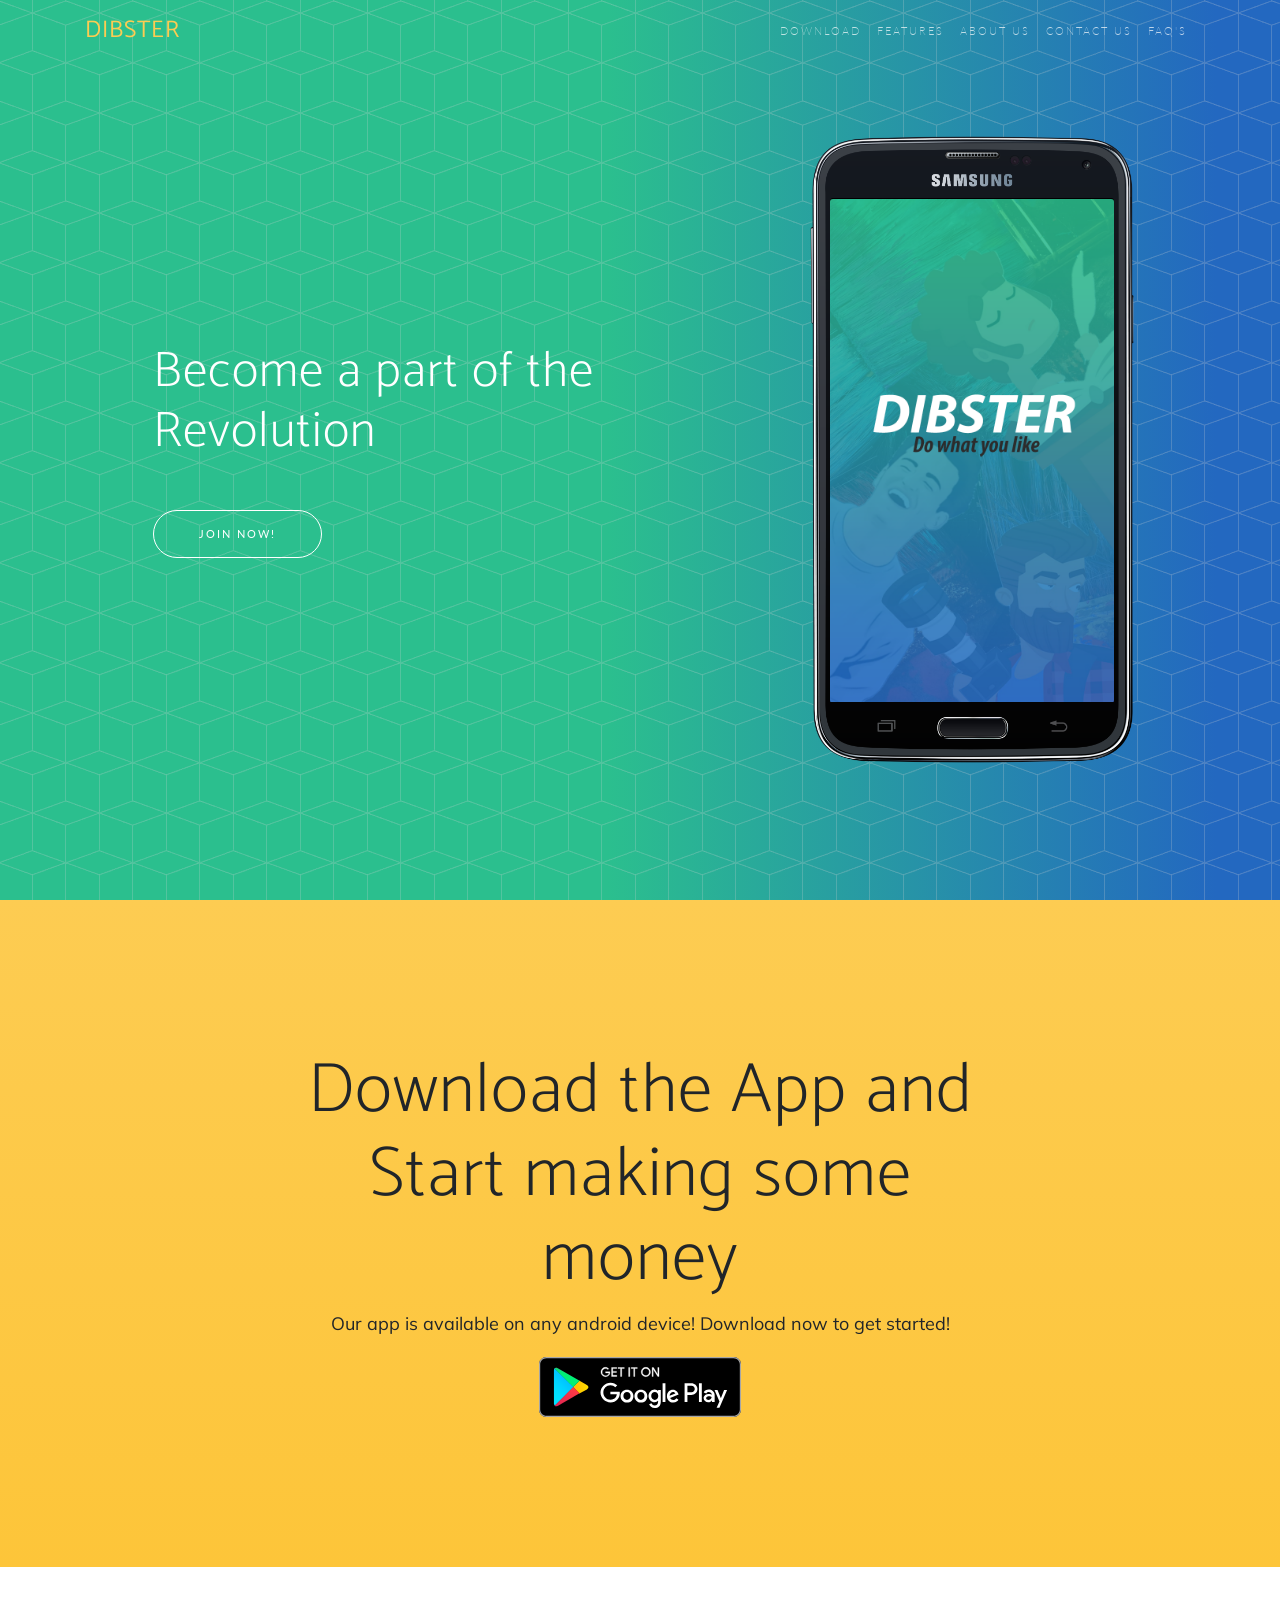
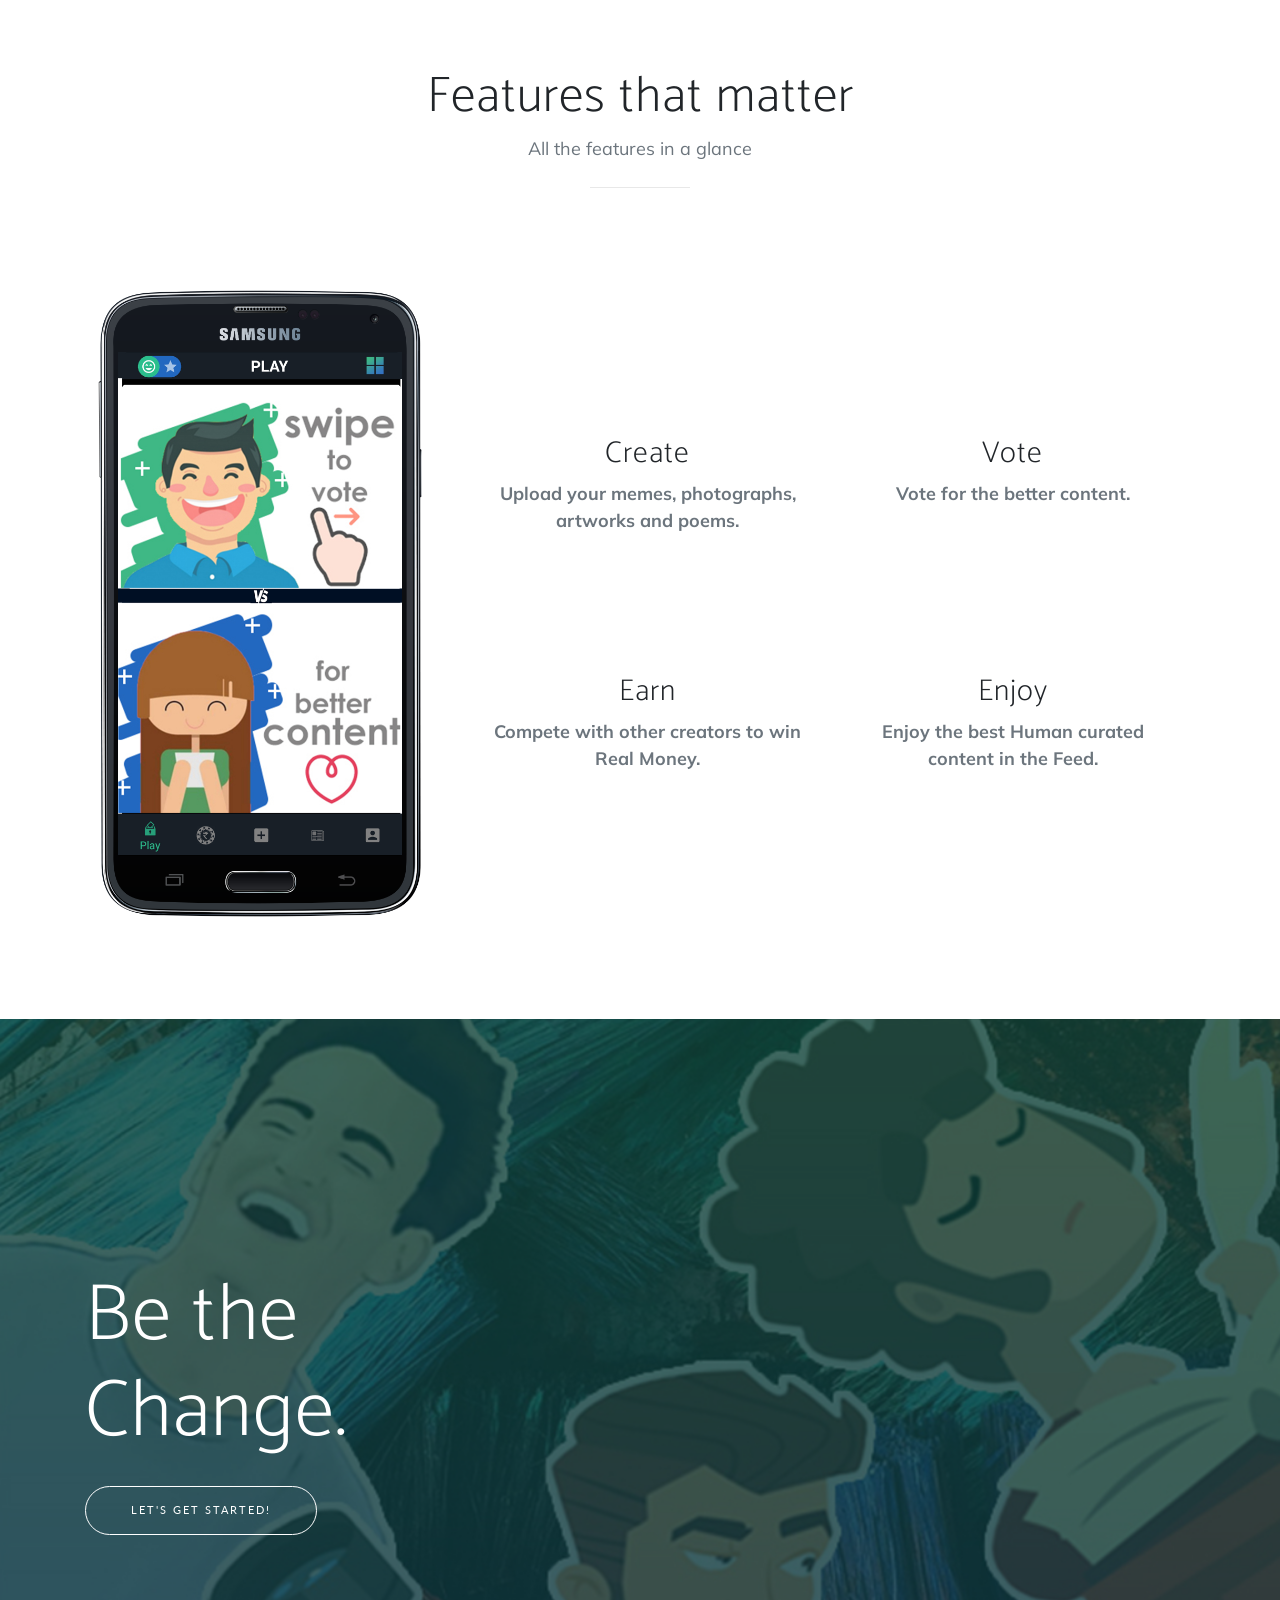
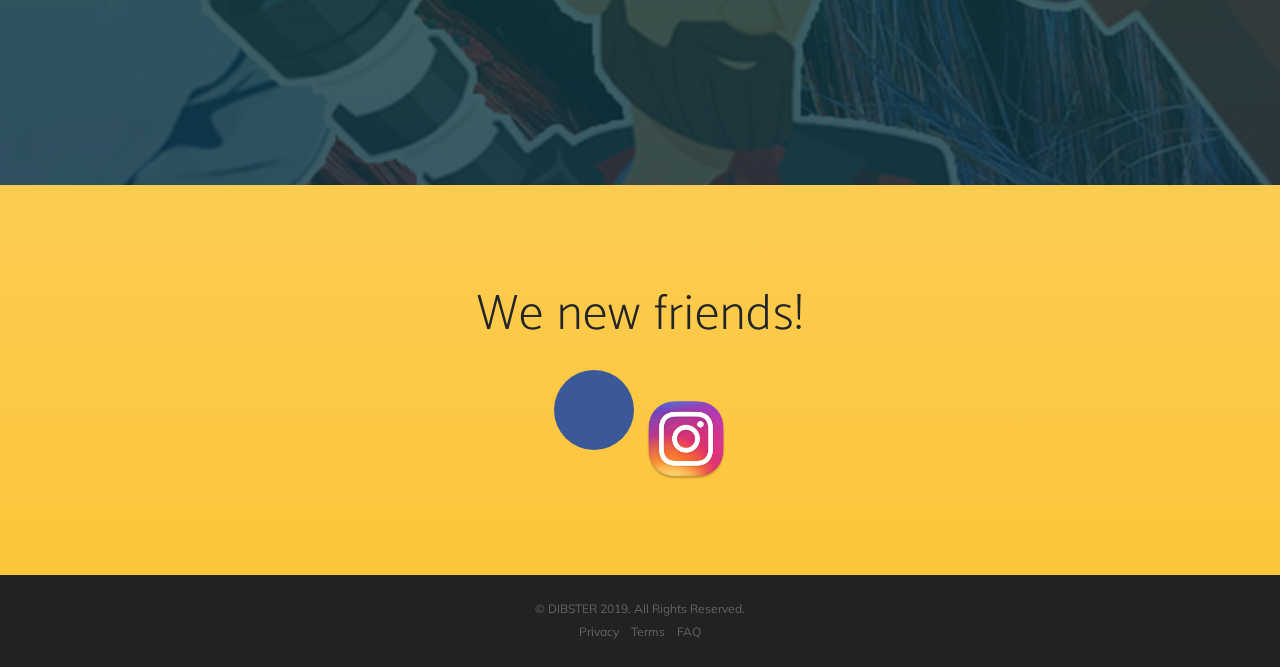
==== commit a4edc713: "final" ====
--- a/sportsappClone/dhannoo/web/index.html
+++ b/sportsappClone/dhannoo/web/index.html
@@ -8,12 +8,12 @@
 
     <meta charset="utf-8">
     <meta name="viewport" content="width=device-width, initial-scale=1, shrink-to-fit=no">
-    <meta name="description" content="Dhannoo is a Smart Dockless Bicycle Sharing System which works to solve the First Mile, Last Mile & Short Commute issues of India">
-    <meta name="author" content="Dhannoo">
-    <meta name="keywords" content="dhannoo, bicycle, bicycle sharing, smart lock, dockless, games, sport, cricket, football, game, job, jobs, events, event, sponsorship, sponsorships, campaigns, campaign, athlete, athletes, sponsor, sponsors, network, social, basketball, stadium, academies, play">
+    <meta name="description" content="Dibster is the online community where creators compete with their skills to win.">
+    <meta name="author" content="DIBSTER">
+    <meta name="keywords" content="DIBSTER, dibster, dibsterofficial, content sharing, facebook, instagram, earn money online, entertainment, news, feed, blogs, inshorts, events, content creator, meme, photography, poetry, modelling, artist, art, game, dream11 of content, skill, social, basketball, stadium, academies, play">
     <meta name="google-site-verification" content="MBJNUdYCIRD6WFtO4Xtz_usTFKIcPVxFKkRwRyFGkio" />
 
-    <title>Dhannoo - Smart Dockless Bicycle Sharing</title>
+    <title>Dibster - Do what you like</title>
 
 
     <link rel="apple-touch-icon" sizes="57x57" href="icons/apple-icon-57x57.png">
@@ -46,7 +46,7 @@
     <link href="https://fonts.googleapis.com/css?family=Muli" rel="stylesheet">
 
     <!-- Plugin CSS -->
-    <link type="text/css" rel="stylesheet" href="device-mockups/device-mockups.min.css">
+    <link rel="stylesheet" href="device-mockups/device-mockups.min.css">
 
     <!-- Custom styles for this template -->
     <link href="css/new-age.css" rel="stylesheet">
@@ -58,7 +58,7 @@
     <!-- Navigation -->
     <nav class="navbar navbar-expand-lg navbar-light fixed-top" id="mainNav">
       <div class="container">
-        <a class="navbar-brand js-scroll-trigger" href="#page-top"><b style="font-size: x-large ">Dhannoo</b></a>
+        <a class="navbar-brand js-scroll-trigger" href="#page-top"><b style="font-size: x-large ">DIBSTER</b></a>
         <button class="navbar-toggler navbar-toggler-right" type="button" data-toggle="collapse" data-target="#navbarResponsive" aria-controls="navbarResponsive" aria-expanded="false" aria-label="Toggle navigation">
           Menu
           <i class="fa fa-bars"></i>
@@ -123,7 +123,7 @@
       <div class="container">
         <div class="row">
           <div class="col-md-8 mx-auto">
-            <h2 class="section-heading">Download the App and Starting Riding</h2>
+            <h2 class="section-heading">Download the App and Start making some money</h2>
             <p>Our app is available on any android device! Download now to get started!</p>
             <div class="badges">
               <a class="badge-link" target="_blank" href="https://play.google.com/store/apps/details?id=com.mike.dhannofinal1"><img src="img/google-play-badge.svg" alt=""></a>
@@ -165,10 +165,10 @@
                 <div class="col-lg-6">
                   <div class="feature-item">
                     <i class="icon-organization text-primary" style="padding-bottom: 5px"></i>
-                    <h3>Find</h3>
+                    <h3>Create</h3>
                     <p class="text-muted">
                       <b>
-                   Find the Nearest Dhannoo's on the Mobile Application.
+                   Upload your memes, photographs, artworks and poems.
                       </b>
                     </p>
                   </div>
@@ -176,10 +176,10 @@
                 <div class="col-lg-6">
                   <div class="feature-item">
                     <i class="icon-question text-primary" style="padding-bottom: 5px"></i>
-                    <h3>Smart GPS Lock</h3>
+                    <h3>Vote</h3>
                     <p class="text-muted">
                       <b>
-                      Enter the Bicycle Number & Hit Unlock to see the magic happen.
+                    Vote for the better content.
                       </b>
                     </p>
                   </div>
@@ -189,15 +189,15 @@
                 <div class="col-lg-6">
                   <div class="feature-item">
                     <i class="icon-badge text-primary" style="padding-bottom: 5px"></i>
-                    <h3>24x7 Help</h3>
-                    <p class="text-muted"><b>Need help regarding the service ? <br> We are here for rescue 24x7</b></p>
+                    <h3>Earn</h3>
+                    <p class="text-muted"><b>Compete with other creators to win <br> Real Money.</b></p>
                   </div>
                 </div>
                 <div class="col-lg-6">
                   <div class="feature-item">
                     <i class="icon-bulb text-primary" style="padding-bottom: 5px"></i>
-                    <h3>Pay for what you use</h3>
-                    <p class="text-muted"><b>Pay for just the time you used the bicycle. No strings attached</b></p>
+                    <h3>Enjoy</h3>
+                    <p class="text-muted"><b>Enjoy the best Human curated content in the Feed.</b></p>
                   </div>
                 </div>
                 <!--
@@ -241,7 +241,7 @@
             </a>
           </li> -->
           <li class="list-inline-item social-facebook">
-            <a target="_blank" href="https://facebook.com/sportsapp.in/">
+            <a target="_blank" href="https://www.facebook.com/Dibster-109042813782808/">
               <i class="fa fa-facebook"></i>
             </a>
           </li>
@@ -251,7 +251,7 @@
             </a>
           </li> -->
           <li class="list-inline-item">
-            <a target="_blank" href="https://www.instagram.com/dhannoo_india/">
+            <a target="_blank" href="https://www.instagram.com/dibstermedia/">
               <!--
               <i class="fa fa-instagram"></i>
               -->
@@ -264,7 +264,7 @@
 
     <footer>
       <div class="container">
-        <p>&copy; Dhannoo 2019. All Rights Reserved.</p>
+        <p>&copy; DIBSTER 2019. All Rights Reserved.</p>
         <ul class="list-inline">
           <li class="list-inline-item">
             <a href="#" data-toggle="modal" data-target="#privacyModal">Privacy</a>
@@ -292,32 +292,47 @@
             <button type="button" class="close" data-dismiss="modal">&times;</button>
           </div>
           <div class="modal-body">
-
-            <p>Privacy Policy </p>
-            <br/>
-            <p>The terms &quot;We&quot; / &quot;Us&quot; / &quot;Our&quot;/&rdquo;Company&rdquo; individually and collectively refer to HANUSHA NETWORKS PVT. LTD. and the terms &quot;You&quot; /&quot;Your&quot; / &quot;Yourself&quot; refer to the users.  This Privacy Policy is an electronic record in the form of an electronic contract formed under the information Technology Act, 2000 and the rules made thereunder and the amended provisions pertaining to electronic documents / records in various statutes as amended by the information Technology Act, 2000. This Privacy Policy does not require any physical, electronic or digital signature. This Privacy Policy is a legally binding document between you and Company (both terms defined below). The terms of this Privacy Policy will be effective upon your acceptance of the same (directly or indirectly in electronic form, by clicking on the I accept tab or by use of the website or by other means) and will govern the relationship between you and company for your use of the app &ldquo;SportsApp&rdquo; (defined below). This document is published and shall be construed in accordance with the provisions of the Information Technology (reasonable security practices and procedures and sensitive personal data of information) rules, 2011 under Information Technology Act, 2000; that require publishing of the Privacy Policy for collection, use, storage and transfer of sensitive personal data or information. Please read this Privacy Policy carefully by using the Website, you indicate that you understand, agree and consent to this Privacy Policy. If you do not agree with the terms of this Privacy Policy, please do not use this Website.  By providing us your Information or by making use of the facilities provided by the Website, You hereby consent to the collection, storage, processing and transfer of any or all of Your Personal Information and Non-Personal Information by us as specified under this Privacy Policy. You further agree that such collection, use, storage and transfer of Your Information shall not cause any loss or wrongful gain to you or any other person. USER INFORMATION To avail certain services on our App, users are required to provide certain information for the registration process namely: - a) your name, b) email address, c) sex, d) age, e) credit card or debit card details g) medical records and history h) sexual orientation, i) biometric information, j) password etc., and / or your occupation, interests, and the like. The Information as supplied by the users enables us to improve our sites and provide you the most user-friendly experience.</p>
-
-            <p>All required information is service dependent and we may use the above said user information to, maintain, protect, and improve its services (including advertising services) and for developing new services</p>
-
-            <p>Such information will not be considered as sensitive if it is freely available and accessible in the public domain or is furnished under the Right to Information Act, 2005 or any other law for the time being in force.</p>
-
-            <p>COOKIES To improve the responsiveness of the sites for our users, we may use &quot;cookies&quot;, or similar electronic tools to collect information to assign each visitor a unique, random number as a User Identification (User ID) to understand the user's individual interests using the Identified Computer. Unless you voluntarily identify yourself (through registration, for example), we will have no way of knowing who you are, even if we assign a cookie to your computer. The only personal information a cookie can contain is information you supply (an example of this is when you ask for our Personalised Horoscope). A cookie cannot read data off your hard drive. Our advertisers may also assign their own cookies to your browser (if you click on their ads), a process that we do not control.</p>
-
-            <p>Our web servers automatically collect limited information about your computer's connection to the Internet, including your IP address, when you visit our site. (Your IP address is a number that lets computers attached to the Internet know where to send you data -- such as the web pages you view.) Your IP address does not identify you personally. We use this information to deliver our web pages to you upon request, to tailor our site to the interests of our users, to measure traffic within our site and let advertisers know the geographic locations from where our visitors come. LINKS TO THE OTHER SITES Our policy discloses the privacy practices for our own web site only. Our site provides links to other websites also that are beyond our control. We shall in no way be responsible in way for your use of such sites.5.  INFORMATION SHARING We shares the sensitive personal information to any third party without obtaining the prior consent of the user in the following limited circumstances:</p>
-
-            <p>(a)&#160;When it is requested or required by law or by any court or governmental agency or authority to disclose, for the purpose of verification of identity, or for the prevention, detection, investigation including cyber incidents, or for prosecution and punishment of offences. These disclosures are made in good faith and belief that such disclosure is reasonably necessary for enforcing these Terms; for complying with the applicable laws and regulations.</p>
-
-            <p>(b)&#160;We proposes to share such information within its group companies and officers and employees of such group companies for the purpose of processing personal information on its behalf. We also ensure that these recipients of such information agree to process such information based on our instructions and in compliance with this Privacy Policy and any other appropriate confidentiality and security measures.</p>
-
-            <p>INFORMATION SECURITY We take appropriate security measures to protect against unauthorized access to or unauthorized alteration, disclosure or destruction of data. These include internal reviews of our data collection, storage and processing practices and security measures, including appropriate encryption and physical security measures to guard against unauthorized access to systems where we store personal data.</p>
-
-            <p>All information gathered on our Website is securely stored within our controlled database. The database is stored on servers secured behind a firewall; access to the servers is password-protected and is strictly limited. However, as effective as our security measures are, no security system is impenetrable. We cannot guarantee the security of our database, nor can we guarantee that information you supply will not be intercepted while being transmitted to us over the Internet. And, of course, any information you include in a posting to the discussion areas is available to anyone with Internet access.&#160;</p>
-
-            <p>However the internet is an ever evolving medium. We may change our Privacy Policy from time to time to incorporate necessary future changes. Of course, our use of any information we gather will always be consistent with the policy under which the information was collected, regardless of what the new policy may be.</p>
-
-            <p>Grievance Redressal Redressal Mechanism: Any complaints, abuse or concerns with regards to content and or comment or breach of these terms shall be immediately informed to the designated Grievance Officer as mentioned below via in writing or through email signed with the electronic signature to Shashank Mishra.</p>
-
-            <p>Mr. Shashank Mishra (Grievance Officer) https://sportsapp.co.in SportsApp Email: shashank.mishra@sportsapp.co.in  Ph: +91-7985164195</p>
+            <h1>Privacy Policy</h1>
+            <p>Dibster Media Private Limited operates the portal in India, which offers online content voting games in our mobile application(s) (collectively referred to as the “Portal”) (Dibster Media Private Limited referred to herein as “Dibster” or “we” or “us” “our”).
+            Any person utilizing the Portal (“User” or “you” or “your”) or any of its features including participation in the various contests, games being conducted on the Portal) shall be bound by this Privacy Policy.
+            Dibster respects the privacy of its Users and is committed to protect it in all respects. With a view to offer an enriching and holistic internet experience to its Users, Dibster offers a vast repository of Amusement Facilities. Kindly take time to read the 'About Us' section to know more about Dibster. Most of the Amusement Facilities are offered for free but you may need registration to participate in Dibster's online games. The information about the User is collected by Dibster as (i) information supplied by Users and (ii) information automatically tracked during User's navigation on Dibster.
+            Before you submit any information to the Portal, please read this Privacy Policy for an explanation of how we will treat your personal information. By using any part of the Portal, you consent to the collection, use, disclosure and transfer of your personal information for the purposes outlined in this Privacy Policy and to the collection, processing and maintenance of this information. If you do not agree to this Privacy Policy, please do not use the Portal. Your use of any part of the Portal indicates your acceptance of this Privacy Policy and of the collection, use and disclosure of your personal information in accordance with this Privacy Policy. While you have the option not to provide us with certain information or withdraw consent to collect certain information, kindly note that in such an event you may not be able to take full advantage of the entire scope of features and services offered to you and we reserve the right not to provide you with our services.
+            </p>
+            <h2>Purpose and Usage</h2>
+            <p>To avail certain Amusement Facilities on the Portal, Users would be required to provide certain information for the registration process namely:<br>
+            1. Username <br>
+            2. Password <br>
+            3. Email address<br>
+            4. Date of birth <br>
+            In the course of providing you with access to the Amusement Facilities, and in order to provide you access to the features and services offered through the Portal and to verify your identity, you may be required to furnish additional information, including your Permanent Account Number.
+            In the course of providing the Amusement Facilities, Users may invite other existing Users or other users (“Invited Users”) to participate in any of the Amusement Facilities by providing the email address or Facebook username of such users. Dibster may thereafter use this information to contact the Invited User and invite such user to register with Dibster (if such Invited User is not a existing User) and participate in the Game/Amusement Facility in relation to which such person was invited by the User. The participation of the Invited User in any of the Amusement Facilities shall be subject to the terms of this Privacy Policy and the Terms and Conditions for the use of the Portal. The User hereby represents that the Invited Users have consented and agreed to such disclosure to and use of their email address and Facebook username by Dibster.
+            All required information is specific and based on the kind of Game/ Amusement Facility the User wishes to participate in or access, and will be utilized for the purpose of providing services, including but not limited to the Amusement Facility, requested by the User. The information as supplied by the Users enables us to improve the Amusement Facilities and provide you the most user-friendly game experience. Dibster may also share such information with affiliates and third parties in limited circumstances, including for the purpose of providing services requested by the User, complying with legal process, preventing fraud or imminent harm, and ensuring the security of our network and services.
+            </p>
+            <h2>Disclosure/Sharing</h2>
+            <p>Dibster may also share information as provided by you and data concerning usage of the Amusement Facility and participation in the Games with third party service providers engaged by Dibster, for the purpose of data analytics or other similar purposes, for the purpose of storage, improving the services and helping Dibster serve you better.
+            Where we propose to use your personal information (that is, information that that may be used to identify the User and that is not otherwise publicly available) for any other uses we will ensure that we notify you first. You will also be given the opportunity to withhold or withdraw your consent for your use other than as listed above.
+            By using the Portal, you hereby expressly agree and grant consent to the collection, use and storage of this information by Dibster. Dibster reserves the right to share, disclose and transfer information collected hereunder with its own affiliates. In the event Dibster sells or transfers all or a portion of its business assets, consumer information may be one of the business assets that are shared, disclosed or transferred as part of the transaction. You hereby expressly grant consent and permission to Dibster for disclosure and transfer of information to such third parties. Further, Dibster reserves the right to disclose personal information as obligated by law, in response to duly authorized legal process, governmental requests and as necessary to protect the rights and interests of Dibster.
+            </p>
+            <h2>Use of Cookies</h2>
+            <p>To improve the effectiveness and usability of the Portal for our Users, we use "cookies", or such similar electronic tools to collect information to assign each visitor a unique random number as a User Identification (User ID) to understand the User's individual interests using the identified computer. Unless the User voluntarily identifies himself/herself (e.g., through registration), Dibster has no way of knowing who the User is, even if we assign a cookie to the User's computer. The only personal information a cookie can contain is information supplied by the User. A cookie cannot read data off the User's hard drive. Dibster’s advertisers may also assign their own cookies to the User's browser (if the User clicks on their ad banners), a process that Dibster does not control.
+            Dibster's web servers automatically collect limited information about User's computer's connection to the Internet, including User's IP address, when the User visits the Portal. (User's IP address is a number that lets computers attached to the Internet know where to send data to the User -- such as the web pages viewed by the User). The User's IP address does not identify the User personally. Dibster uses this information to deliver its web pages to Users upon request, to tailor its Portal to the interests of its users, to measure traffic within the Portal and let advertisers know the geographic locations from where Dibster's visitors come
+            </p>
+            <h2>Links</h2>
+            <p>Dibster also includes links to other websites. Such websites are governed by their respective privacy policies, which are beyond Dibster's control. Once the User leaves Dibster's servers (the User can tell where he/she is by checking the URL in the location bar on the User's browser), use of any information provided by the User is governed by the privacy policy of the operator of the site which the User is visiting. That policy may differ from Dibster's own. If the User can't find the privacy policy of any of these sites via a link from the site's homepage, the User may contact the site directly for more information. Dibster is not responsible for the privacy practices or the content of such websites</p>
+            <h2>Security Procedures:</h2>
+            <p>All information gathered on Dibster is securely stored within Dibster- controlled database. The database is stored on servers secured behind a firewall; access to such servers being password-protected and strictly limited based on need-to-know basis. However, we understand that as effective as our security measures are, no security system is impenetrable. Thus, we cannot guarantee the security of our database, nor can we guarantee that information you supply will not be intercepted while being transmitted to us over the Internet. Further, any information you include in a posting to the discussion areas will be available to anyone with Internet access. By using the Portal, you understand and agree that your information may be used in or transferred to countries other than India.
+            Dibster also believes that the internet is an ever-evolving medium. We may periodically review from time to time and change our privacy policy to incorporate such future changes as may be considered appropriate, without any notice to you. Our use of any information we gather will always be consistent with the policy under which the information was collected, regardless of what the new policy may be. Any changes to our privacy policy will be posted on this page, so you are always aware of what information we collect, how we use it, how we store it and under what circumstances we disclose it.
+            </p>
+            <h2>Advertising</h2>
+            <p>When Dibster presents information to it's online advertisers -- to help them understand our audience and confirm the value of advertising on the Portal -- it is usually in the form of aggregated statistics on traffic to various pages within our site. When you register with Dibster, we contact you from time to time about updating your content to provide features which we believe may benefit you.
+            Several deceptive emails, websites, blogs etc. claiming to be from or associated with Dibster may or are circulating on the Internet. These emails, websites, blogs etc. often include our logo, photos, links, content or other information. Some emails, websites, blogs etc. call the user to provide login name, password etc. or that the user has won a prize/ gift or provide a method to commit illegal/ unauthorized act or deed or request detailed personal information or a payment of some kind. The sources and contents of these emails, websites, blogs etc. and accompanying materials are in no way associated with Dibster. For your own protection, we strongly recommend not responding to emails or using websites, blogs etc. We may use the information provided by you to Dibster, including your email address or phone number, to contact you about the Amusement Facilities or other services availed by you or to inform you of our Amusement Facilities and services.
+            </p>
+            <h2>Conditions of Use</h2>
+            <p>DIBSTER DOES NOT WARRANT THAT THIS PORTAL, IT’S SERVERS, OR EMAIL SENT BY US OR ON OUR BEHALF ARE VIRUS FREE. DIBSTER WILL NOT BE LIABLE FOR ANY DAMAGES OF ANY KIND ARISING FROM THE USE OF THIS PORTAL, INCLUDING, BUT NOT LIMITED TO COMPENSATORY, DIRECT, INDIRECT, INCIDENTAL, PUNITIVE, SPECIAL AND CONSEQUENTIAL DAMAGES, LOSS OF DATA, GOODWILL, BUSINESS OPPORTUNITY, INCOME OR PROFIT, LOSS OF OR DAMAGE TO PROPERTY AND CLAIMS OF THIRD PARTIES. IN NO EVENT WILL DIBSTER BE LIABLE FOR ANY DAMAGES WHATSOEVER.</p>
+            <h2>Retention of Data</h2>
+            <p>Your personal information may be retained and may continue to be used until: (i) the relevant purposes for the use of your information described in this Privacy Policy are no longer applicable; and (ii) we are no longer required by applicable law, regulations, contractual obligations or legitimate business purposes to retain your personal information and the retention of your personal information is not required for the establishment, exercise or defense of any legal claim</p>
+            <h2>Applicable Law and Jurisdiction</h2>
+            <p>By visiting this Portal, you agree that the laws of the Republic of India without regard to its conflict of laws principles, govern this Privacy Policy and any dispute arising in respect hereof shall be subject to and governed by the dispute resolution process set out in the Terms and Conditions.  </p>
           </div>
           <div class="modal-footer">
             <button type="button" class="btn btn-outline-primary" data-dismiss="modal">Close</button>
@@ -339,105 +354,55 @@
             <button type="button" class="close" data-dismiss="modal">&times;</button>
           </div>
           <div class="modal-body">
-            <p>TERMS AND CONDITIONS</p>
-            <br/>
-            <p> The terms &quot;We&quot; / &quot;Us&quot; / &quot;Our&quot;/&rdquo;Company&rdquo; individually and collectively refer to HANUSHA NETWORKS PVT. LTD. and the terms &quot;Visitor&rdquo; &rdquo;User&rdquo; refer to the users. </p>
-
-            <p>This page states the Terms and Conditions under which you (Visitor) may visit this website (&ldquo;Website&rdquo;). Please read this page carefully. If you do not accept the Terms and Conditions stated here, we would request you to exit this site. The business, any of its business divisions and / or its subsidiaries, associate companies or subsidiaries to subsidiaries or such other investment companies (in India or abroad) reserve their respective rights to revise these Terms and Conditions at any time by updating this posting. You should visit this page periodically to re-appraise yourself of the Terms and Conditions, because they are binding on all users of this Website.</p>
-
-            <p>USE OF CONTENT</p>
-
-            <p>All logos, brands, marks headings, labels, names, signatures, numerals, shapes or any combinations thereof, appearing in this site, except as otherwise noted, are properties either owned, or used under licence, by the business and / or its associate entities who feature on this Website. The use of these properties or any other content on this site, except as provided in these terms and conditions or in the site content, is strictly prohibited.</p>
-
-            <p>You may not sell or modify the content of this Website or reproduce, display, publicly perform, distribute, or otherwise use the materials in any way for any public or commercial purpose without the respective organisation&rsquo;s or entity&rsquo;s written permission.</p>
-
-            <p>ACCEPTABLE WEBSITE USE</p>
-
-            <p>(A) Security Rules Visitors are prohibited from violating or attempting to violate the security of the Web site, including, without limitation, (1) accessing data not intended for such user or logging into a server or account which the user is not authorised to access, (2) attempting to probe, scan or test the vulnerability of a system or network or to breach security or authentication measures without proper authorisation, (3) attempting to interfere with service to any user, host or network, including, without limitation, via means of submitting a virus or &quot;Trojan horse&quot; to the Website, overloading, &quot;flooding&quot;, &quot;mail bombing&quot; or &quot;crashing&quot;, or (4) sending unsolicited electronic mail, including promotions and/or advertising of products or services. Violations of system or network security may result in civil or criminal liability. The business and / or its associate entities will have the right to investigate occurrences that they suspect as involving such violations and will have the right to involve, and cooperate with, law enforcement authorities in prosecuting users who are involved in such violations.</p>
-
-            <p>(B) General Rules Visitors may not use the Web Site in order to transmit, distribute, store or destroy material (a) that could constitute or encourage conduct that would be considered a criminal offence or violate any applicable law or regulation, (b) in a manner that will infringe the copyright, trademark, trade secret or other intellectual property rights of others or violate the privacy or publicity of other personal rights of others, or (c) that is libellous, defamatory, pornographic, profane, obscene, threatening, abusive or hateful.</p>
-
-            <p>INDEMNITY</p>
-
-            <p>The User unilaterally agree to indemnify and hold harmless, without objection, the Company, its officers, directors, employees and agents from and against any claims, actions and/or demands and/or liabilities and/or losses and/or damages whatsoever arising from or resulting from their use of sportsapp.co.in or their breach of the terms . </p>
-
-            <p>LIABILITY </p>
-
-            <p>User agrees that neither&#160;Company&#160;nor its group companies, directors, officers or employee shall be liable for any direct or/and indirect or/and incidental or/and special or/and consequential or/and exemplary damages, resulting from the use or/and the inability to use the service or/and for cost of procurement of substitute goods or/and services or resulting from any goods or/and data or/and information or/and services purchased or/and obtained or/and messages received or/and transactions entered into through or/and from the service or/and resulting from unauthorized access to or/and alteration of user's transmissions or/and data or/and arising from any other matter relating to the service, including but not limited to, damages for loss of profits or/and use or/and data or other intangible, even if&#160;Company&#160;has been advised of the possibility of such damages.  User further agrees that&#160;Company&#160;shall not be liable for any damages arising from interruption, suspension or termination of service, including but not limited to direct or/and indirect or/and incidental or/and special consequential or/and exemplary damages, whether such interruption or/and suspension or/and termination was justified or not, negligent or intentional, inadvertent or advertent.  User agrees that&#160;Company&#160;shall not be responsible or liable to user, or anyone, for the statements or conduct of any third party of the service. In sum, in no event shall Company's total liability to the User for all damages or/and losses or/and causes of action exceed the amount paid by the User to&#160;Company, if any, that is related to the cause of action.</p>
-
-            <p>DISCLAIMER OF CONSEQUENTIAL DAMAGES</p>
-
-            <p>In no event shall Company or any parties, organizations or entities associated with the corporate brand name us or otherwise, mentioned at this Website be liable for any damages whatsoever (including, without limitations, incidental and consequential damages, lost profits, or damage to computer hardware or loss of data information or business interruption) resulting from the use or inability to use the Website and the Website material, whether based on warranty, contract, tort, or any other legal theory, and whether or not, such organization or entities were advised of the possibility of such damages.</p>
-
-            <p>Refund and Cancellation Policy</p>
-
-            <p>Our focus is complete customer satisfaction. In the event, if you are displeased with the services provided, we will refund back the money, provided the reasons are genuine and proved after investigation. Please read the fine prints of each deal before buying it, it provides all the details about the services or the product you purchase.</p>
-
-            <p>In case of dissatisfaction from our services, clients have the liberty to cancel their projects and request a refund from us. Our Policy for the cancellation and refund will be as follows:  Cancellation Policy</p>
-
-            <p>For Cancellations please contact the us via contact us link.&#160;</p>
-
-            <p>Requests received later than 7 business days prior to the end of the current service period will be treated as cancellation of services for the next service period.</p>
-
-            <p>Refund Policy</p>TERMS AND CONDITIONS
-            The terms "We" / "Us" / "Our"/”Company” individually and collectively refer to HANUSHA NETWORKS PVT. LTD. and the terms "Visitor” ”User” refer to the users.
-
-            This page states the Terms and Conditions under which you (Visitor) may visit this website (“Website”). Please read this page carefully. If you do not accept the Terms and Conditions stated here, we would request you to exit this site. The business, any of its business divisions and / or its subsidiaries, associate companies or subsidiaries to subsidiaries or such other investment companies (in India or abroad) reserve their respective rights to revise these Terms and Conditions at any time by updating this posting. You should visit this page periodically to re-appraise yourself of the Terms and Conditions, because they are binding on all users of this Website.
-
-            USE OF CONTENT
-
-            All logos, brands, marks headings, labels, names, signatures, numerals, shapes or any combinations thereof, appearing in this site, except as otherwise noted, are properties either owned, or used under licence, by the business and / or its associate entities who feature on this Website. The use of these properties or any other content on this site, except as provided in these terms and conditions or in the site content, is strictly prohibited.
-
-            You may not sell or modify the content of this Website  or reproduce, display, publicly perform, distribute, or otherwise use the materials in any way for any public or commercial purpose without the respective organisation’s or entity’s written permission.
-
-            ACCEPTABLE WEBSITE USE
-
-            (A) Security Rules
-            Visitors are prohibited from violating or attempting to violate the security of the Web site, including, without limitation, (1) accessing data not intended for such user or logging into a server or account which the user is not authorised to access, (2) attempting to probe, scan or test the vulnerability of a system or network or to breach security or authentication measures without proper authorisation, (3) attempting to interfere with service to any user, host or network, including, without limitation, via means of submitting a virus or "Trojan horse" to the Website, overloading, "flooding", "mail bombing" or "crashing", or (4) sending unsolicited electronic mail, including promotions and/or advertising of products or services. Violations of system or network security may result in civil or criminal liability. The business and / or its associate entities will have the right to investigate occurrences that they suspect as involving such violations and will have the right to involve, and cooperate with, law enforcement authorities in prosecuting users who are involved in such violations.
-
-            (B) General Rules
-            Visitors may not use the Web Site in order to transmit, distribute, store or destroy material (a) that could constitute or encourage conduct that would be considered a criminal offence or violate any applicable law or regulation, (b) in a manner that will infringe the copyright, trademark, trade secret or other intellectual property rights of others or violate the privacy or publicity of other personal rights of others, or (c) that is libellous, defamatory, pornographic, profane, obscene, threatening, abusive or hateful.
-
-            INDEMNITY
-
-            The User unilaterally agree to indemnify and hold harmless, without objection, the Company, its officers, directors, employees and agents from and against any claims, actions and/or demands and/or liabilities and/or losses and/or damages whatsoever arising from or resulting from their use of sportsapp.co.in or their breach of the terms .
-
-            LIABILITY
-
-            User agrees that neither Company nor its group companies, directors, officers or employee shall be liable for any direct or/and indirect or/and incidental or/and special or/and consequential or/and exemplary damages, resulting from the use or/and the inability to use the service or/and for cost of procurement of substitute goods or/and services or resulting from any goods or/and data or/and information or/and services purchased or/and obtained or/and messages received or/and transactions entered into through or/and from the service or/and resulting from unauthorized access to or/and alteration of user's transmissions or/and data or/and arising from any other matter relating to the service, including but not limited to, damages for loss of profits or/and use or/and data or other intangible, even if Company has been advised of the possibility of such damages.
-            User further agrees that Company shall not be liable for any damages arising from interruption, suspension or termination of service, including but not limited to direct or/and indirect or/and incidental or/and special consequential or/and exemplary damages, whether such interruption or/and suspension or/and termination was justified or not, negligent or intentional, inadvertent or advertent.
-            User agrees that Company shall not be responsible or liable to user, or anyone, for the statements or conduct of any third party of the service. In sum, in no event shall Company's total liability to the User for all damages or/and losses or/and causes of action exceed the amount paid by the User to Company, if any, that is related to the cause of action.
-
-            DISCLAIMER OF CONSEQUENTIAL DAMAGES
-
-            In no event shall Company or any parties, organizations or entities associated with the corporate brand name us or otherwise, mentioned at this Website be liable for any damages whatsoever (including, without limitations, incidental and consequential damages, lost profits, or damage to computer hardware or loss of data information or business interruption) resulting from the use or inability to use the Website and the Website material, whether based on warranty, contract, tort, or any other legal theory, and whether or not, such organization or entities were advised of the possibility of such damages.
-
-            <br/>
-            <b>Refund and Cancellation Policy</b>
-
-            Our focus is complete customer satisfaction. In the event, if you are displeased with the services provided, we will refund back the money, provided the reasons are genuine and proved after investigation. Please read the fine prints of each deal before buying it, it provides all the details about the services or the product you purchase.
-
-            In case of dissatisfaction from our services, clients have the liberty to cancel their projects and request a refund from us. Our Policy for the cancellation and refund will be as follows:
-             Cancellation Policy
-
-            For Cancellations please contact the us via contact us link.
-
-            Requests received later than 7 business days prior to the end of the current service period will be treated as cancellation of services for the next service period.
-
-            Refund Policy
-
-            We will try our best to create the suitable design concepts for our clients.
-
-            In case any client is not completely satisfied with our products we can provide a refund.
-
-            If paid by credit card, refunds will be issued to the original credit card provided at the time of purchase and in case of payment gateway name payments refund will be made to the same account.
-
-
-            <p>We will try our best to create the suitable design concepts for our clients.</p>
-
-            <p>In case any client is not completely satisfied with our products we can provide a refund.&#160;</p>
-
-            <p>If paid by credit card, refunds will be issued to the original credit card provided at the time of purchase and in case of payment gateway name payments refund will be made to the same account. </p>
+
+
+          <h1>Terms and Conditions </h1>
+          <h2>We do not claim ownership of your content, but you grant us a license to use it</h2>
+          <p style = "font-family:georgia" >Nothing is changing about your rights in your content. We do not claim ownership of your content that you post on or through the Service. Instead, when you share, post, or upload content that is covered by intellectual property rights (like photos or videos) on or in connection with our Service, you hereby grant to us a non-exclusive, royalty-free, transferable, sub-licensable, worldwide license to host, use, distribute, modify, run, copy, publicly perform or display, translate, and create derivative works of your content (consistent with your privacy and application settings). You can end this license anytime by deleting your content or account. Please connect with the support team to get your account or content deleted.</p>
+
+          <h2>Permission to use your username, profile picture, and information about your relationships and actions with accounts, ads, and sponsored content</h2>
+          <p>You give us permission to show your username, profile picture, and information about your actions  or relationships next to or in connection with accounts, ads, offers, and other sponsored content that you follow or engage with that are displayed on Facebook Products, without any compensation to you. For example, we may show that you liked a sponsored post created by a brand that has paid us to display its ads on Instagram. As with actions on other content and follows of other accounts, actions on sponsored content and follows of sponsored accounts can be seen only by people who have permission to see that content or follow. We will also respect your ad settings. </p>
+
+          <h2>You agree that we can download and install updates to the Service on your device.</h2>
+          <p>We can remove any content or information you share on the Service if we believe that it violates these Terms of Use, our policies (including our Dibster Community Guidelines) , or we are permitted or required to do so by law. We can refuse to provide or stop providing all or part of the Service to you (including terminating or disabling your account) immediately to protect our community or services, or if you create risk or legal exposure for us, violate these Terms or our policies , if you repeatedly infringe other people's intellectual property rights, or where we are permitted or required to do so by law. If we take action to disable or terminate your account, we will notify you where appropriate. If you believe your account has been terminated in error, or you want to disable or permanently delete your account, consult our Help Section .
+          Our Service is provided "as is," and we can't guarantee it will be safe and secure or will work perfectly all the time.
+          </p>
+
+          <h2>Who Is Responsible if Something Happens.</h2>
+          <p>We also don’t control what people and others do or say, and we aren’t responsible for their (or your) actions or conduct (whether online or offline) or content (including unlawful or objectionable content). We also aren’t responsible for services and features offered by other people or companies, even if you access them through our Service.</p>
+
+          <h2>Updating These Terms </h2>
+          <p>We may change our Service and policies, and we may need to make changes to these Terms so that they accurately reflect our Service and policies. To be updated with the terms and conditions please keep revisited this page.</p>
+
+          <h2>Conditions of Participation</h2>
+          <p>	By entering a Contest, user agrees to be bound by these Terms and the decisions of Dibster. Subject to the terms and conditions stipulated herein below, the Company, at its sole discretion, may disqualify any user from a Contest, refuse to award benefits or prizes and require the return of any prizes, if the user engages in unfair conduct, which the Company deems to be improper, unfair or otherwise adverse to the operation of the Contest or is in any way detrimental to other Users which includes, but is not limited to:
+          Falsifying ones’ own personal information (including, but not limited to, name, email address, bank account details and/or any other information or documentation as may be requested by Dibster to enter a contest and/or claim a prize/winning.;
+          Engaging in any type of financial fraud or misrepresentation including unauthorized use of credit/debit instruments, payment wallet accounts etc. to enter a Contest or claim a prize. It is expressly clarified that the onus to prove otherwise shall solely lie on the user.;
+          Colluding with any other user(s) or engaging in any type of syndicate play;
+          Any violation of Contest rules or the Terms of Use;
+          Accumulating points or prizes through unauthorized methods such as automated bots, or other automated means;
+          Using automated means (including but not limited to harvesting bots, robots, parser, spiders or screen scrapers) to obtain, collect or access any information on the Website or of any User for any purpose
+          Any type of Cash Bonus misuse, misuse of the Invite Friends program, or misuse of any other offers or promotions;
+          Tampering with the administration of a Contest or trying to in any way tamper with the computer programs or any security measure associated with a Contest;
+          Obtaining other users’ information without their express consent and/or knowledge and/or spamming other users (Spamming may include but shall not be limited to send unsolicited emails to users, sending bulk emails to Dream11 Users, sending unwarranted email content either to selected Users or in bulk); or
+          Abusing the Website in any way (‘unparliamentary language, slangs or disrespectful words’ are some of the examples of Abuse)
+          It is clarified that in case a User is found to be in violation of this policy, Dibster reserves its right to initiate appropriate Civil/Criminal remedies as it may be advised other than forfeiture and/or recovery of prize money if any.
+          </p>
+
+
+          <h2>Legality of Game of Skill</h2>
+          <p>Games of skill are legal, as they are excluded from the ambit of Indian gambling legislations including, the Public Gambling Act of 1867.The Indian Supreme Court in the cases of State of Andhra Pradesh v. K Satyanarayana (AIR 1968 SC 825) and KR Lakshmanan v. State of Tamil Nadu (AIR 1996 SC 1153) has held that a game in which success depends predominantly upon the superior knowledge, training, attention, experience and adroitness of the player shall be classified as a game of skill.
+          The Contest (s) described above (across the Dibster Services) are games of skill as success of Participants depends primarily on their superior knowledge of memes and/or Modelling and/or Art and/or Photography and/or Bodybuilding statistics, knowledge of post relative form, post's' performance in a particular territory, conditions and/or format, attention and dedication towards the Contest(s) and adroitness in playing the Contest(s).
+          By participating in this Contest(s), each Participant acknowledges and agrees that he/she is participating in a game of skill.
+          </p>
+          <h2>Eligibility</h2>
+          <p>The Contest(s) are open only to persons above the age of 18 years.
+          <br>The Contest(s) are open only to persons, currently residing in India.
+          <br>Dibster may, in accordance with the laws prevailing in certain Indian states, bar individuals residing in those states from participating in the Contest(s). Currently, individuals residing in the Indian states of Assam, Odisha, Sikkim, Nagaland or Telangana may not participate in the paid version of the Contest as the laws of these states bar persons from participating in games of skill where participants are required to pay to enter.
+          <br>Persons who wish to participate must have a valid email address.
+          <br>Dibster may on receipt of information bar a person from participation and/or withdrawing winning amounts if such person is found to be one with insider knowledge of participating members in any given contests/match, organizing boards, leagues etc.
+          <br>Only those Participants who have successfully registered on the Dibster as well as registered prior to each match in accordance with the procedure outlined above shall be eligible to participate in the Contest and win prizes.
+          </p>
           </div>
           <div class="modal-footer">
             <button type="button" class="btn btn-outline-primary" data-dismiss="modal">Close</button>
@@ -459,13 +424,13 @@
             <button type="button" class="close" data-dismiss="modal">&times;</button>
           </div>
           <div class="modal-body">
-            <p style="margin-bottom: 0.35cm; line-height: 115%;"><span style="font-size: large;">Dhannoo is a Smart Dockless Bicycle Sharing System which works to solve the First Mile, Last Mile & Short Commute issues of India</span></p>
-            <p style="margin-bottom: 0.35cm; line-height: 115%;"><span style="font-size: large;">Currently We are operational in Delhi Technological University</span></p>
-            <p style="margin-bottom: 0.35cm; line-height: 115%;"><br /> </p>
+            <p style="margin-bottom: 0.35cm; line-height: 115%;"><span style="font-size: large;">DIBSTER is a content voting platform where creators can compete against other creators and win real money.</span></p>
+            <!-- <p style="margin-bottom: 0.35cm; line-height: 115%;"><span style="font-size: large;">Currently We are operational in Delhi Technological University</span></p> -->
+            <!-- <p style="margin-bottom: 0.35cm; line-height: 115%;"><br /> </p> -->
             <p style="margin-bottom: 0.35cm; line-height: 115%;"><span style="font-size: large;"><strong>We are currently operating from</strong></span><span style="font-size: large;">:</span></p>
             <p style="margin-bottom: 0.35cm; line-height: 115%;"><span style="font-size: medium;"><i style="margin-right: 13px" class="fa fa-map-marker"></i>Innovation and Incubation Foundation,</span></p>
             <p style="margin-bottom: 0.35cm; line-height: 115%;"><span style="font-size: medium;"><i style="margin-right: 22px"></i>Delhi Technological University, New Delhi-110042</span></p>
-            <p style="margin-bottom: 0.35cm; line-height: 115%;"><span style="font-size: medium;"><i style="margin-right: 13px" class="fa fa-envelope"></i>dhannoocycle@gmail.com</span></p>
+            <p style="margin-bottom: 0.35cm; line-height: 115%;"><span style="font-size: medium;"><i style="margin-right: 13px" class="fa fa-envelope"></i>dibsterofficial@gmail.com</span></p>
           </div>
           <div class="modal-footer">
             <button type="button" class="btn btn-outline-primary" data-dismiss="modal">Close</button>
--- a/sportsappClone/dhannoo/web/css/new-age.css
+++ b/sportsappClone/dhannoo/web/css/new-age.css
@@ -160,8 +160,8 @@
   background: url("../img/bg-pattern.png"), linear-gradient(to left, #7b4397, #dc2430);
   */
   background: url("../img/bg-pattern.png"), #00557A;
-  background: url("../img/bg-pattern.png"), -webkit-linear-gradient(to left, #762b90, #762b90 20%, #762b90, #762b90 80%);
-  background: url("../img/bg-pattern.png"), linear-gradient(to left, #762b90, #762b90 20%, #762b90, #762b90 80%);
+  background: url("../img/bg-pattern.png"), -webkit-linear-gradient(to left, #2368c0, #2368c0 50%, #2bbf8e, #2bbf8e 50%);
+  background: url("../img/bg-pattern.png"), linear-gradient(to left, #2368c0, #2368c0 5%, #2bbf8e, #2bbf8e 100%);
 
 }
 
